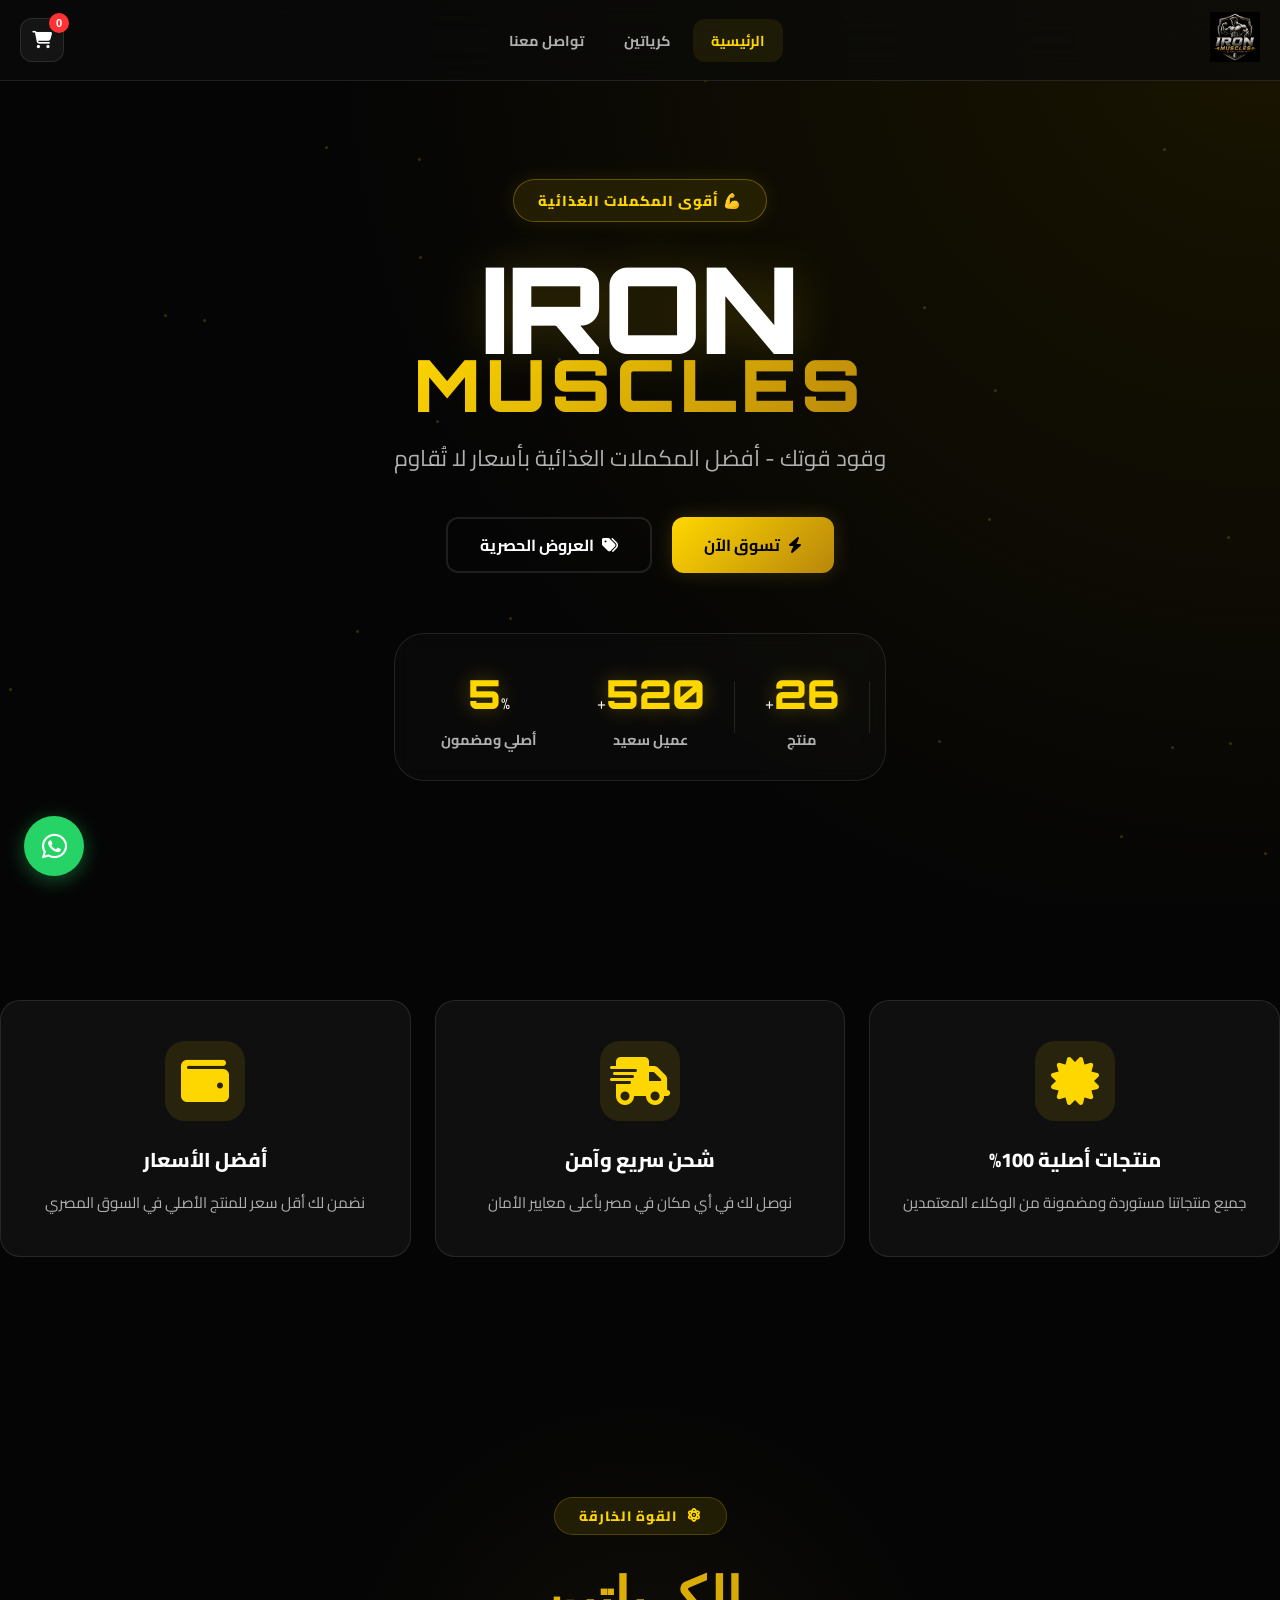
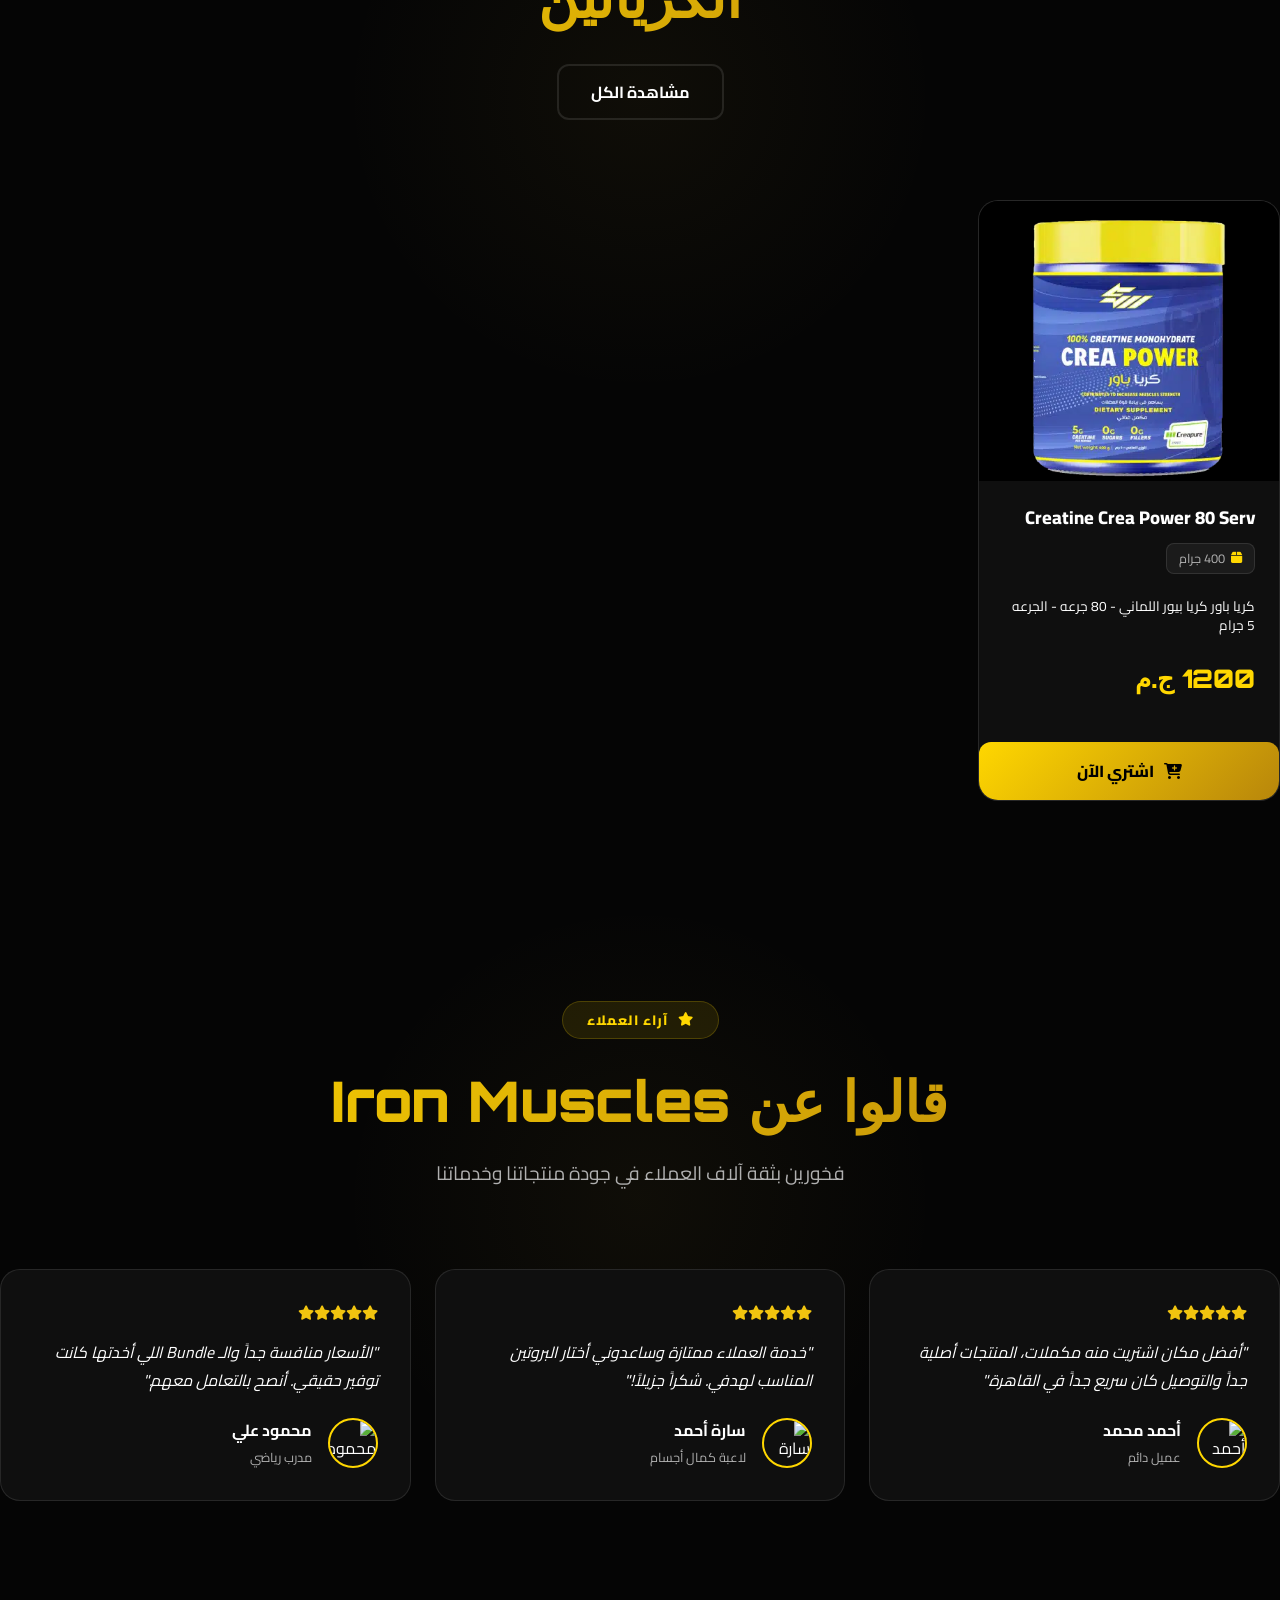
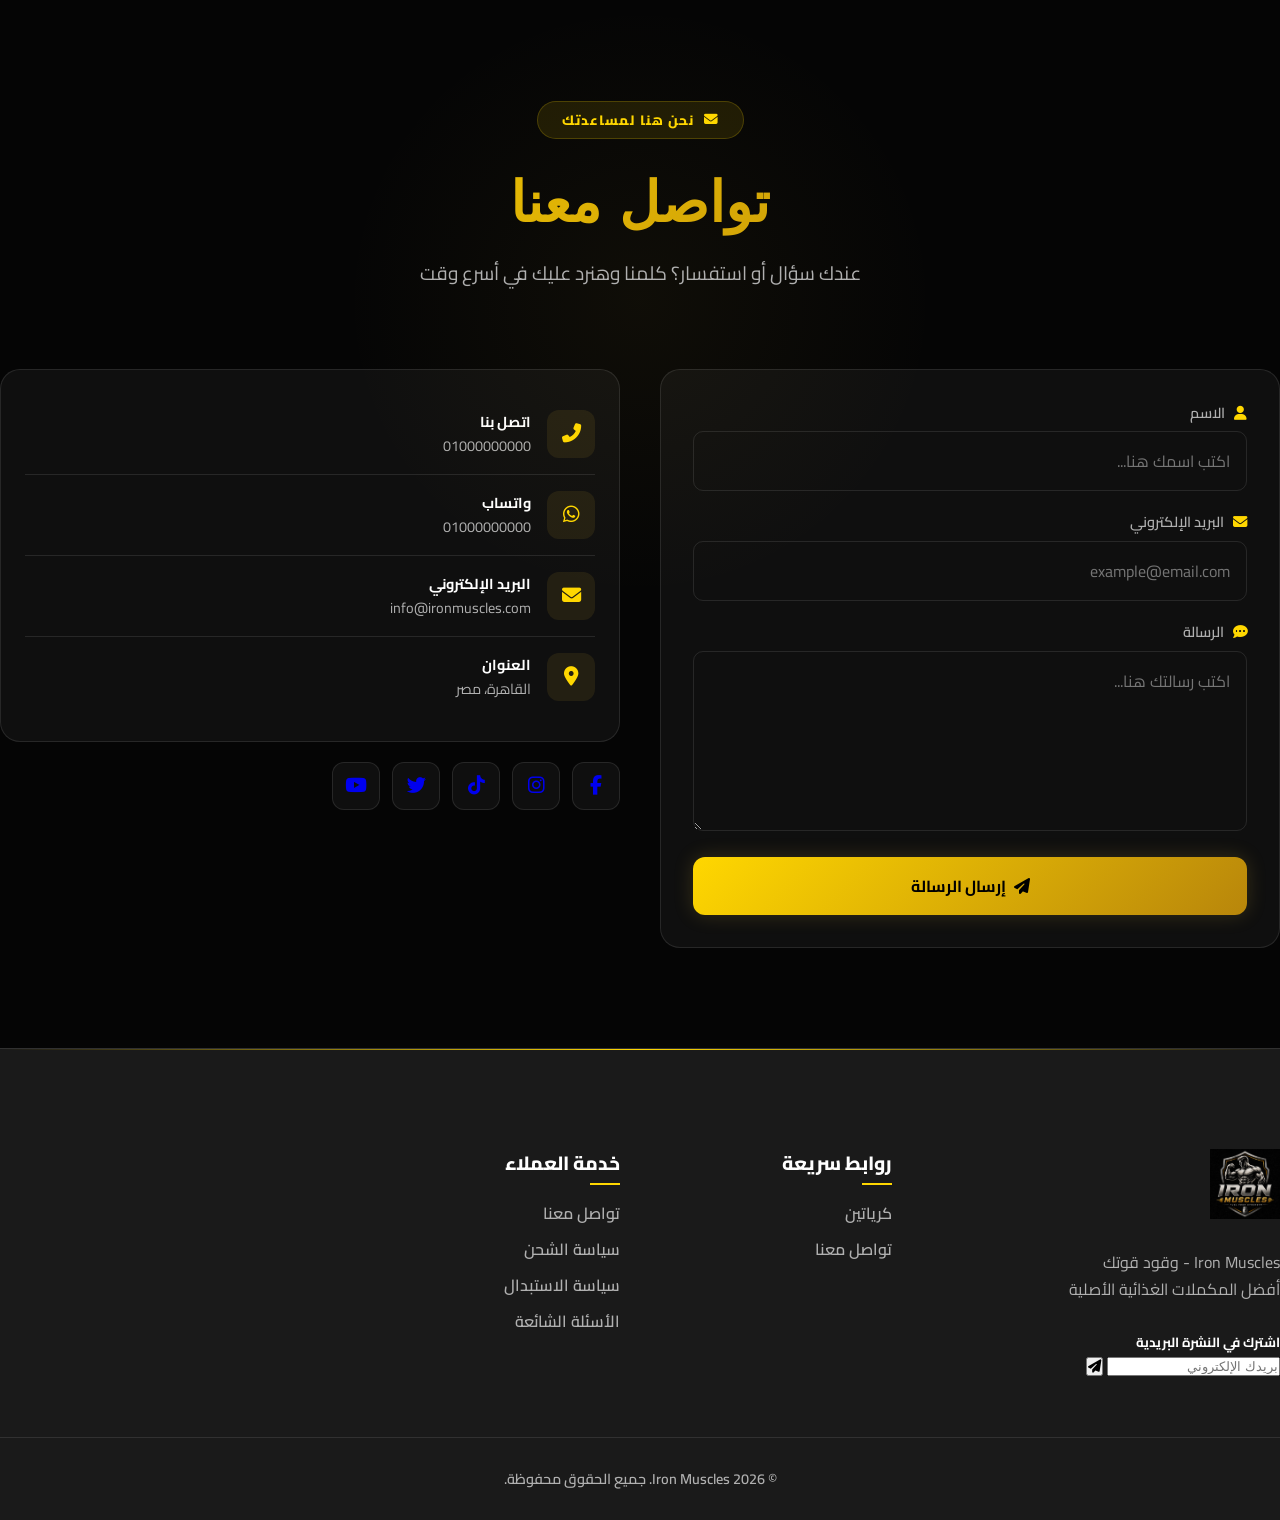
==== index.html @ 5c907f82 "Add files via upload" ====
<!DOCTYPE html>
<html lang="ar" dir="rtl">
<head>
    <meta charset="UTF-8">
    <meta name="viewport" content="width=device-width, initial-scale=1.0">
    <title>Iron Muscles - Fuel Your Strength | مكملات غذائية</title>
    <meta name="description" content="Iron Muscles - أفضل المكملات الغذائية والبروتينات والكرياتين وأدوات الجيم. وقود قوتك!">
    <link rel="icon" href="images/logo-transparent.png" type="image/png">
    <link href="https://fonts.googleapis.com/css2?family=Cairo:wght@400;600;700;800;900&family=Orbitron:wght@700;900&display=swap" rel="stylesheet">
    <link rel="stylesheet" href="https://cdnjs.cloudflare.com/ajax/libs/font-awesome/6.5.1/css/all.min.css">
    <link rel="stylesheet" href="style.css">
</head>
<body>
    <!-- Preloader -->
    <div id="preloader">
        <div class="loader-content">
            <div class="loader-ring"></div>
            <img src="images/logo-transparent.png" alt="Iron Muscles Logo" class="loader-logo">
        </div>
    </div>

    <!-- Navigation -->
    <nav id="navbar" class="navbar">
        <div class="nav-container">
            <a href="#hero" class="nav-logo">
                <img src="images/logo-transparent.png" alt="Iron Muscles" class="nav-logo-img">
            </a>
            <ul class="nav-links" id="navLinks">
                <li><a href="index.html" class="nav-link active">الرئيسية</a></li>
                <li><a href="category.html?c=creatine" class="nav-link">كرياتين</a></li>
                <li><a href="#contact" class="nav-link">تواصل معنا</a></li>
            </ul>
            <div class="nav-actions">
                <button class="cart-btn" id="cartBtn" aria-label="عربة التسوق">
                    <i class="fas fa-shopping-cart"></i>
                    <span class="cart-count" id="cartCount">0</span>
                </button>
                <button class="menu-toggle" id="menuToggle" aria-label="القائمة">
                    <span></span>
                    <span></span>
                    <span></span>
                </button>
            </div>
        </div>
    </nav>

    <!-- Cart Sidebar -->
    <div class="cart-overlay" id="cartOverlay"></div>
    <div class="cart-sidebar" id="cartSidebar">
        <div class="cart-header">
            <h3><i class="fas fa-shopping-cart"></i> عربة التسوق</h3>
            <button class="cart-close" id="cartClose">&times;</button>
        </div>
        <div class="cart-items" id="cartItems">
            <div class="cart-empty">
                <i class="fas fa-cart-plus"></i>
                <p>عربة التسوق فارغة</p>
            </div>
        </div>
        <div class="cart-footer" id="cartFooter" style="display:none;">
            <div class="cart-total">
                <span>الإجمالي:</span>
                <span id="cartTotal">0 ج.م</span>
            </div>
            <a href="https://wa.me/201000000000" target="_blank" class="checkout-btn">
                <i class="fab fa-whatsapp"></i> إتمام الطلب عبر واتساب
            </a>
        </div>
    </div>

    <!-- Hero Section -->
    <section id="hero" class="hero-section">
        <div class="hero-particles" id="heroParticles"></div>
        <div class="hero-content">
            <div class="hero-badge">💪 أقوى المكملات الغذائية</div>
            <h1 class="hero-title">
                <span class="hero-iron">IRON</span>
                <span class="hero-muscles">MUSCLES</span>
            </h1>
            <p class="hero-subtitle">وقود قوتك - أفضل المكملات الغذائية بأسعار لا تُقاوم</p>
            <div class="hero-cta">
                <a href="#categories" class="btn btn-primary btn-glow">
                    <i class="fas fa-bolt"></i> تسوق الآن
                </a>
                <a href="#offers" class="btn btn-outline">
                    <i class="fas fa-tags"></i> العروض الحصرية
                </a>
            </div>
            <div class="hero-stats">
                <div class="stat-item">
                    <span class="stat-number" data-target="500">0</span>+
                    <span class="stat-label">منتج</span>
                </div>
                <div class="stat-item">
                    <span class="stat-number" data-target="10000">0</span>+
                    <span class="stat-label">عميل سعيد</span>
                </div>
                <div class="stat-item">
                    <span class="stat-number" data-target="100">0</span>%
                    <span class="stat-label">أصلي ومضمون</span>
                </div>
            </div>
        </div>
        </div>
    </section>



    <!-- Why Choose Us -->
    <section class="section features-section">
        <div class="container">
            <div class="features-grid">
                <div class="feature-card reveal">
                    <div class="feature-icon"><i class="fas fa-certificate"></i></div>
                    <h3>منتجات أصلية 100%</h3>
                    <p>جميع منتجاتنا مستوردة ومضمونة من الوكلاء المعتمدين</p>
                </div>
                <div class="feature-card reveal">
                    <div class="feature-icon"><i class="fas fa-truck-fast"></i></div>
                    <h3>شحن سريع وآمن</h3>
                    <p>نوصل لك في أي مكان في مصر بأعلى معايير الأمان</p>
                </div>

                <div class="feature-card reveal">
                    <div class="feature-icon"><i class="fas fa-wallet"></i></div>
                    <h3>أفضل الأسعار</h3>
                    <p>نضمن لك أقل سعر للمنتج الأصلي في السوق المصري</p>
                </div>
            </div>
        </div>
    </section>

    <!-- Previews Section -->
    <div id="homePreviews">
        <!-- JS will inject previews here -->
    </div>

    <!-- Testimonials Section -->
    <section class="section testimonials-section">
        <div class="section-bg-effect"></div>
        <div class="container">
            <div class="section-header">
                <span class="section-tag"><i class="fas fa-star"></i> آراء العملاء</span>
                <h2 class="section-title">قالوا عن Iron Muscles</h2>
                <p class="section-desc">فخورين بثقة آلاف العملاء في جودة منتجاتنا وخدماتنا</p>
            </div>
            <div class="testimonials-grid">
                <div class="testimonial-card reveal">
                    <div class="stars"><i class="fas fa-star"></i><i class="fas fa-star"></i><i class="fas fa-star"></i><i class="fas fa-star"></i><i class="fas fa-star"></i></div>
                    <p>"أفضل مكان اشتريت منه مكملات، المنتجات أصلية جداً والتوصيل كان سريع جداً في القاهرة."</p>
                    <div class="user-info">
                        <img src="https://i.pravatar.cc/100?u=1" alt="أحمد">
                        <div>
                            <h4>أحمد محمد</h4>
                            <span>عميل دائم</span>
                        </div>
                    </div>
                </div>
                <div class="testimonial-card reveal">
                    <div class="stars"><i class="fas fa-star"></i><i class="fas fa-star"></i><i class="fas fa-star"></i><i class="fas fa-star"></i><i class="fas fa-star"></i></div>
                    <p>"خدمة العملاء ممتازة وساعدوني أختار البروتين المناسب لهدفي. شكراً جزيلاً!"</p>
                    <div class="user-info">
                        <img src="https://i.pravatar.cc/100?u=2" alt="سارة">
                        <div>
                            <h4>سارة أحمد</h4>
                            <span>لاعبة كمال أجسام</span>
                        </div>
                    </div>
                </div>
                <div class="testimonial-card reveal">
                    <div class="stars"><i class="fas fa-star"></i><i class="fas fa-star"></i><i class="fas fa-star"></i><i class="fas fa-star"></i><i class="fas fa-star"></i></div>
                    <p>"الأسعار منافسة جداً والـ Bundle اللي أخدتها كانت توفير حقيقي. أنصح بالتعامل معهم."</p>
                    <div class="user-info">
                        <img src="https://i.pravatar.cc/100?u=3" alt="محمود">
                        <div>
                            <h4>محمود علي</h4>
                            <span>مدرب رياضي</span>
                        </div>
                    </div>
                </div>
            </div>
        </div>
    </section>

    <!-- Checkout Section (Hidden by default) -->
    <div id="checkout-section" class="checkout-overlay">
        <div class="checkout-container">
            <div class="checkout-header">
                <h2>إتمام الطلب</h2>
                <button class="close-checkout" id="closeCheckout">&times;</button>
            </div>
            <div class="checkout-body">
                <div class="order-summary">
                    <h3>ملخص الطلب</h3>
                    <div id="checkoutItemsList"></div>
                    <div class="summary-totals">
                        <div class="total-row">
                            <span>المنتجات:</span>
                            <span id="checkoutSubtotal">0 ج.م</span>
                        </div>
                        <div class="total-row">
                            <span>الشحن:</span>
                            <span id="checkoutShipping">0 ج.م</span>
                        </div>
                        <div class="total-row final">
                            <span>الإجمالي الكلي:</span>
                            <span id="checkoutTotal">0 ج.م</span>
                        </div>
                    </div>
                </div>
                <form id="orderForm" class="order-form">
                    <h3>بيانات الشحن</h3>
                    <div class="form-grid">
                        <div class="form-group">
                            <label>الاسم بالكامل</label>
                            <input type="text" id="custName" required placeholder="مثال: أحمد محمد">
                        </div>
                        <div class="form-group">
                            <label>رقم الهاتف</label>
                            <input type="tel" id="custPhone" required placeholder="01xxxxxxxxx">
                        </div>
                        <div class="form-group">
                            <label>المحافظة</label>
                            <select id="custCity" required onchange="calculateShipping()" style="color: #000; font-weight: 700;">
                                <option value="" disabled selected>اختر المحافظة</option>
                                <option value="cairo">القاهرة والجيزة</option>
                                <option value="provinces">باقي المحافظات</option>
                            </select>
                        </div>
                        <div class="form-group">
                            <label>رقم العمارة / الشقة</label>
                            <input type="text" id="custBuilding" required placeholder="مثال: عمارة 5، شقة 2">
                        </div>
                        <div class="form-group full-width">
                            <label>اسم الشارع والمنطقة</label>
                            <input type="text" id="custStreet" required placeholder="مثال: شارع النصر، المعادي">
                        </div>
                        <div class="form-group full-width">
                            <label>علامة مميزة (اختياري)</label>
                            <input type="text" id="custLandmark" placeholder="مثال: بجوار صيدلية كذا">
                        </div>
                    </div>
                    <button type="submit" class="btn btn-primary btn-full btn-glow">
                        <i class="fab fa-whatsapp"></i> تأكيد الطلب عبر الواتساب
                    </button>
                </form>
            </div>
        </div>
    </div>

    <section id="contact" class="section contact-section">
        <div class="section-bg-effect"></div>
        <div class="container">
            <div class="section-header">
                <span class="section-tag"><i class="fas fa-envelope"></i> نحن هنا لمساعدتك</span>
                <h2 class="section-title">تواصل معنا</h2>
                <p class="section-desc">عندك سؤال أو استفسار؟ كلمنا وهنرد عليك في أسرع وقت</p>
            </div>
            <div class="contact-grid">
                <div class="contact-form-container">
                    <form class="contact-form" id="contactForm">
                        <div class="form-group">
                            <label for="contactName"><i class="fas fa-user"></i> الاسم</label>
                            <input type="text" id="contactName" name="name" placeholder="اكتب اسمك هنا..." required>
                        </div>
                        <div class="form-group">
                            <label for="contactEmail"><i class="fas fa-envelope"></i> البريد الإلكتروني</label>
                            <input type="email" id="contactEmail" name="email" placeholder="example@email.com" required>
                        </div>
                        <div class="form-group">
                            <label for="contactMessage"><i class="fas fa-comment-dots"></i> الرسالة</label>
                            <textarea id="contactMessage" name="message" rows="5" placeholder="اكتب رسالتك هنا..." required></textarea>
                        </div>
                        <button type="submit" class="btn btn-primary btn-glow btn-full">
                            <i class="fas fa-paper-plane"></i> إرسال الرسالة
                        </button>
                    </form>
                </div>
                <div class="contact-info-container">
                    <div class="contact-info-card">
                        <div class="info-item">
                            <div class="info-icon"><i class="fas fa-phone-alt"></i></div>
                            <div>
                                <h4>اتصل بنا</h4>
                                <p>01000000000</p>
                            </div>
                        </div>
                        <div class="info-item">
                            <div class="info-icon"><i class="fab fa-whatsapp"></i></div>
                            <div>
                                <h4>واتساب</h4>
                                <p>01000000000</p>
                            </div>
                        </div>
                        <div class="info-item">
                            <div class="info-icon"><i class="fas fa-envelope"></i></div>
                            <div>
                                <h4>البريد الإلكتروني</h4>
                                <p>info@ironmuscles.com</p>
                            </div>
                        </div>
                        <div class="info-item">
                            <div class="info-icon"><i class="fas fa-map-marker-alt"></i></div>
                            <div>
                                <h4>العنوان</h4>
                                <p>القاهرة، مصر</p>
                            </div>
                        </div>
                    </div>
                    <div class="social-links">
                        <a href="#" class="social-link" aria-label="Facebook"><i class="fab fa-facebook-f"></i></a>
                        <a href="#" class="social-link" aria-label="Instagram"><i class="fab fa-instagram"></i></a>
                        <a href="#" class="social-link" aria-label="TikTok"><i class="fab fa-tiktok"></i></a>
                        <a href="#" class="social-link" aria-label="Twitter"><i class="fab fa-twitter"></i></a>
                        <a href="#" class="social-link" aria-label="YouTube"><i class="fab fa-youtube"></i></a>
                    </div>

                </div>
            </div>
        </div>
    </section>

    <!-- Footer -->
    <footer class="footer">
        <div class="container">
            <div class="footer-content">
                <div class="footer-brand">
                    <img src="images/logo-transparent.png" alt="Iron Muscles" class="footer-logo">
                    <p>Iron Muscles - وقود قوتك<br>أفضل المكملات الغذائية الأصلية</p>
                    <div class="footer-newsletter">
                        <h5>اشترك في النشرة البريدية</h5>
                        <form id="newsletterForm">
                            <input type="email" placeholder="بريدك الإلكتروني" required>
                            <button type="submit"><i class="fas fa-paper-plane"></i></button>
                        </form>
                    </div>
                </div>
                <div class="footer-links">
                    <h4>روابط سريعة</h4>
                    <ul>
                        <li><a href="category.html?c=creatine">كرياتين</a></li>
                        <li><a href="#contact">تواصل معنا</a></li>
                    </ul>
                </div>
                <div class="footer-links">
                    <h4>خدمة العملاء</h4>
                    <ul>
                        <li><a href="#contact">تواصل معنا</a></li>
                        <li><a href="#">سياسة الشحن</a></li>
                        <li><a href="#">سياسة الاستبدال</a></li>
                        <li><a href="#">الأسئلة الشائعة</a></li>
                    </ul>
                </div>
            </div>
            <div class="footer-bottom">
                <p>&copy; 2026 Iron Muscles. جميع الحقوق محفوظة.</p>
            </div>
        </div>
    </footer>

    <!-- WhatsApp Float Button -->
    <a href="https://wa.me/201000000000" target="_blank" class="whatsapp-float" aria-label="تواصل معنا عبر واتساب">
        <i class="fab fa-whatsapp"></i>
        <span class="whatsapp-tooltip">تواصل معنا</span>
    </a>

    <!-- Back to Top -->
    <button class="back-to-top" id="backToTop" aria-label="العودة للأعلى">
        <i class="fas fa-chevron-up"></i>
    </button>

    <!-- Toast Notification -->
    <div class="toast" id="toast">
        <i class="fas fa-check-circle"></i>
        <span id="toastMessage">تمت الإضافة للعربة</span>
    </div>

    <script src="script.js"></script>
</body>
</html>
---- style.css ----
/* ===== CSS Variables & Reset ===== */
:root {
    /* Dark Theme (Default) */
    --primary: #FFD700;
    --primary-hover: #ffea00;
    --primary-glow: rgba(255, 215, 0, 0.3);
    --bg-body: #050505;
    --bg-card: #0f0f0f;
    --text-main: #ffffff;
    --text-muted: #b0b0b0;
    --glass-bg: rgba(255, 255, 255, 0.05);
    --glass-border: rgba(255, 255, 255, 0.1);
    --input-bg: #151515;
    --input-text: #ffffff;
    --transition: all 0.4s cubic-bezier(0.4, 0, 0.2, 1);
    --radius: 20px;
    --gradient: linear-gradient(135deg, #FFD700 0%, #B8860B 100%);
    --danger: #ff3333;
    --success: #00e676;
}

*, *::before, *::after { margin:0; padding:0; box-sizing:border-box; }
a { text-decoration: none; }

body {
    font-family: 'Cairo', sans-serif;
    background: var(--bg-body);
    color: var(--text-main);
    transition: background 0.5s ease, color 0.5s ease;
    overflow-x: hidden;
    line-height: 1.5;
}

/* ===== Custom Scrollbar ===== */
::-webkit-scrollbar { width: 10px; }
::-webkit-scrollbar-track { background: var(--bg-body); }
::-webkit-scrollbar-thumb { 
    background: var(--glass-border); 
    border-radius: 10px;
    border: 3px solid var(--bg-body);
}
::-webkit-scrollbar-thumb:hover { background: var(--primary); }

/* ===== Premium Preloader ===== */
#preloader {
    position: fixed; inset: 0; z-index: 10000;
    background: #000;
    display: flex; flex-direction: column; align-items: center; justify-content: center;
    transition: opacity 0.8s ease, visibility 0.8s ease;
}
#preloader.hidden {
    opacity: 0;
    visibility: hidden;
}
.loader-content { position: relative; text-align: center; }
.loader-logo { 
    width: 180px; 
    animation: logoEntrance 1.5s ease-out forwards;
}
@keyframes logoEntrance {
    0% { opacity: 0; transform: scale(0.8) translateY(20px); filter: blur(10px); }
    100% { opacity: 1; transform: scale(1) translateY(0); filter: blur(0); }
}
.loader-ring {
    position: absolute; top: 50%; left: 50%; transform: translate(-50%, -50%);
    width: 220px; height: 220px;
    border: 2px solid transparent;
    border-top: 2px solid var(--primary);
    border-radius: 50%;
    animation: spin 2s linear infinite;
}
@keyframes spin { 0% { transform: translate(-50%, -50%) rotate(0deg); } 100% { transform: translate(-50%, -50%) rotate(360deg); } }
@keyframes load { to { width: 100%; } }
@keyframes pulse { 0%,100% { transform: scale(1); } 50% { transform: scale(1.05); } }

/* ===== Navbar ===== */
.navbar {
    position: fixed; top: 0; left: 0; right: 0; z-index: 1000;
    padding: 12px 0;
    background: rgba(10,10,10,0.7);
    backdrop-filter: blur(20px);
    border-bottom: 1px solid var(--glass-border);
    transition: var(--transition);
}
.navbar.scrolled { padding: 8px 0; background: rgba(10,10,10,0.95); }
.nav-container { max-width: 1280px; margin: 0 auto; padding: 0 20px; display: flex; align-items: center; justify-content: space-between; }
.nav-logo-img { height: 50px; }
.nav-links { display: flex; gap: 4px; list-style: none; }
.nav-link {
    padding: 8px 18px; border-radius: 12px; font-weight: 700; font-size: 0.9rem;
    transition: var(--transition); color: var(--text-muted); text-decoration: none;
    white-space: nowrap;
}
.nav-link:hover, .nav-link.active { color: var(--primary); background: rgba(255, 215, 0, 0.08); }
.nav-actions { display: flex; align-items: center; gap: 10px; }
.theme-toggle, .cart-btn {
    background: var(--glass-bg); border: 1px solid var(--glass-border);
    color: var(--text-main); width: 44px; height: 44px; border-radius: 12px;
    cursor: pointer; font-size: 1.1rem; transition: var(--transition);
    display: flex; align-items: center; justify-content: center;
    position: relative;
}
.theme-toggle:hover, .cart-btn:hover { background: rgba(255, 215, 0, 0.1); color: var(--primary); border-color: var(--primary); }
.cart-count {
    position: absolute; top: -6px; right: -6px; background: var(--danger);
    color: #fff; font-size: 0.7rem; font-weight: 700; width: 20px; height: 20px;
    border-radius: 50%; display: flex; align-items: center; justify-content: center;
    pointer-events: none;
}
.menu-toggle {
    display: none; flex-direction: column; gap: 5px; background: none;
    border: none; cursor: pointer; padding: 4px;
}
.menu-toggle span { width: 24px; height: 2px; background: var(--text-main); transition: var(--transition); border-radius: 2px; }
.menu-toggle.active span:nth-child(1) { transform: rotate(45deg) translate(5px,5px); }
.menu-toggle.active span:nth-child(2) { opacity: 0; }
.menu-toggle.active span:nth-child(3) { transform: rotate(-45deg) translate(5px,-5px); }

/* ===== Cart Sidebar ===== */
.cart-overlay { position: fixed; inset: 0; background: rgba(0,0,0,0.6); z-index: 2000; opacity: 0; visibility: hidden; transition: var(--transition); }
.cart-overlay.show { opacity: 1; visibility: visible; }
.cart-sidebar {
    position: fixed; top: 0; left: 0; width: 380px; height: 100%; z-index: 2001;
    background: var(--bg-card); border-right: 1px solid var(--glass-border);
    transform: translateX(-100%); transition: var(--transition);
    display: flex; flex-direction: column;
}
.cart-sidebar.show { transform: translateX(0); }
.cart-header { display: flex; justify-content: space-between; align-items: center; padding: 20px; border-bottom: 1px solid var(--glass-border); }
.cart-header h3 { font-size: 1.2rem; color: var(--primary); }
.cart-close { background: none; border: none; color: var(--text-main); font-size: 2rem; cursor: pointer; }
.cart-items { flex: 1; overflow-y: auto; padding: 16px; }
.cart-empty { text-align: center; padding: 60px 20px; color: var(--text-muted); }
.cart-empty i { font-size: 3rem; margin-bottom: 16px; opacity: 0.3; }
.cart-item {
    display: flex; gap: 12px; padding: 12px; background: var(--glass);
    border-radius: 12px; margin-bottom: 12px; border: 1px solid var(--glass-border);
}
.cart-item img { width: 60px; height: 60px; object-fit: cover; border-radius: 8px; }
.cart-item-info { flex: 1; }
.cart-item-info h4 { font-size: 0.9rem; margin-bottom: 4px; }
.cart-item-info .price { color: var(--primary); font-weight: 700; }
.cart-item-qty { display: flex; align-items: center; gap: 8px; margin-top: 6px; }
.cart-item-qty button {
    width: 28px; height: 28px; border-radius: 6px; border: 1px solid var(--glass-border);
    background: var(--glass); color: var(--text); cursor: pointer; font-size: 1rem;
}
.cart-item-remove { background: none; border: none; color: var(--danger); cursor: pointer; font-size: 1.1rem; align-self: flex-start; }
.cart-footer { padding: 24px; border-top: 1px solid var(--glass-border); background: rgba(0,0,0,0.3); }
.cart-total { display: flex; justify-content: space-between; font-size: 1.3rem; font-weight: 800; margin-bottom: 20px; font-family: 'Orbitron'; }
.cart-total span:last-child { color: var(--primary); text-shadow: 0 0 10px var(--primary-glow); }
.checkout-btn {
    display: flex; align-items: center; justify-content: center; gap: 10px;
    width: 100%; padding: 16px; background: #25D366; color: #fff; border-radius: 14px;
    font-weight: 800; font-size: 1.1rem; transition: var(--transition);
    border: none; cursor: pointer; box-shadow: 0 8px 20px rgba(37, 211, 102, 0.2);
}
.checkout-btn:hover { background: #1da851; transform: translateY(-3px); box-shadow: 0 12px 30px rgba(37, 211, 102, 0.3); }

/* ===== Hero ===== */
.hero-section {
    min-height: 100vh; display: flex; align-items: center; justify-content: center;
    text-align: center; position: relative; overflow: hidden;
    background: radial-gradient(circle at top right, #1a1500 0%, #050505 60%);
}
.hero-section::before {
    content: ''; position: absolute; inset: 0;
    background: url('https://www.transparenttextures.com/patterns/carbon-fibre.png');
    opacity: 0.1; pointer-events: none;
}
.hero-particles { position: absolute; inset: 0; z-index: 1; }
.hero-particles .particle {
    position: absolute; width: 3px; height: 3px; background: var(--primary);
    border-radius: 50%; opacity: 0.2; animation: float 10s infinite linear;
}
@keyframes float {
    0% { transform: translateY(0) rotate(0deg); opacity: 0; }
    50% { opacity: 0.5; }
    100% { transform: translateY(-100vh) rotate(360deg); opacity: 0; }
}
.hero-content { position: relative; z-index: 2; padding: 120px 20px 60px; max-width: 900px; }
.hero-badge {
    display: inline-flex; align-items: center; gap: 8px; padding: 10px 24px; 
    background: rgba(255, 215, 0, 0.1); border: 1px solid rgba(255, 215, 0, 0.3); 
    border-radius: 50px; font-size: 0.9rem; color: var(--primary); margin-bottom: 32px;
    font-weight: 800; letter-spacing: 1px;
    box-shadow: 0 0 20px rgba(255, 215, 0, 0.1);
    animation: fadeInDown 1s ease;
}
.hero-title { margin-bottom: 24px; line-height: 0.9; animation: fadeInUp 1s ease 0.2s both; }
.hero-iron {
    display: block; font-family: 'Orbitron', sans-serif; font-size: clamp(3.5rem,10vw,7.5rem);
    font-weight: 950; color: #fff; letter-spacing: -2px; text-shadow: 0 0 50px rgba(255, 215, 0, 0.2);
}
.hero-muscles {
    display: block; font-family: 'Orbitron', sans-serif; font-size: clamp(2.5rem,7vw,4.5rem);
    font-weight: 900; background: var(--gradient); -webkit-background-clip: text;
    -webkit-text-fill-color: transparent; background-clip: text; letter-spacing: 5px;
    margin-top: -10px;
}
.hero-subtitle { font-size: clamp(1.1rem, 2vw, 1.4rem); color: var(--text-muted); margin-bottom: 40px; animation: fadeInUp 1s ease 0.4s both; max-width: 700px; margin-left: auto; margin-right: auto; line-height: 1.6; }
.hero-cta { display: flex; gap: 20px; justify-content: center; flex-wrap: wrap; animation: fadeInUp 1s ease 0.6s both; }

.btn {
    display: inline-flex; align-items: center; gap: 8px; padding: 14px 32px;
    border-radius: 12px; font-weight: 700; font-size: 1rem; font-family: 'Cairo';
    cursor: pointer; transition: var(--transition); border: none; text-decoration: none;
}
.btn-primary { background: var(--gradient); color: #000; }
.btn-primary:hover { transform: translateY(-3px); box-shadow: 0 8px 30px rgba(212,175,55,0.4); }
.btn-outline { background: transparent; color: var(--text-main); border: 2px solid var(--glass-border); text-decoration: none; }
.btn-outline:hover { border-color: var(--primary); color: var(--primary); }
.btn-glow { box-shadow: 0 0 20px rgba(212,175,55,0.2); }
.btn-full { width: 100%; justify-content: center; }

.hero-stats {
    display: flex; justify-content: center; gap: 60px; margin-top: 60px;
    animation: fadeInUp 1s ease 0.8s both; padding: 30px;
    background: rgba(255, 255, 255, 0.02); border-radius: 30px; border: 1px solid var(--glass-border);
    backdrop-filter: blur(10px);
}
.stat-item { text-align: center; position: relative; }
.stat-item:not(:last-child)::after {
    content: ''; position: absolute; right: -30px; top: 20%; bottom: 20%;
    width: 1px; background: var(--glass-border);
}
.stat-number { font-size: 2.5rem; font-weight: 950; color: var(--primary); font-family: 'Orbitron'; text-shadow: 0 0 20px var(--primary-glow); }
.stat-label { display: block; font-size: 0.9rem; color: var(--text-muted); font-weight: 700; text-transform: uppercase; margin-top: 5px; }

.hero-scroll-indicator { position: absolute; bottom: 30px; left: 50%; transform: translateX(-50%); }
.scroll-arrow {
    width: 24px; height: 24px; border-right: 2px solid var(--primary);
    border-bottom: 2px solid var(--primary); transform: rotate(45deg);
    animation: scrollBounce 2s infinite;
}
@keyframes scrollBounce { 0%,100% { transform: rotate(45deg) translateY(0); } 50% { transform: rotate(45deg) translateY(8px); } }
@keyframes fadeInUp { from { opacity:0; transform:translateY(30px); } to { opacity:1; transform:translateY(0); } }
@keyframes fadeInDown { from { opacity:0; transform:translateY(-30px); } to { opacity:1; transform:translateY(0); } }

@keyframes fadeInDown { from { opacity:0; transform:translateY(-30px); } to { opacity:1; transform:translateY(0); } }

/* ===== Sections ===== */
.section { padding: 100px 0; position: relative; }
.section-bg-effect {
    position: absolute; top: 0; left: 50%; transform: translateX(-50%);
    width: 600px; height: 600px; border-radius: 50%;
    background: radial-gradient(circle, rgba(212,175,55,0.05) 0%, transparent 70%);
    pointer-events: none;
}

/* ===== Categories Circle Grid ===== */
.categories-circle-grid {
    display: flex;
    justify-content: center;
    gap: 30px;
    flex-wrap: wrap;
    margin-top: 20px;
}
.cat-circle-item {
    display: flex;
    flex-direction: column;
    align-items: center;
    gap: 15px;
    text-decoration: none;
    transition: var(--transition);
    width: 120px;
}
.cat-img-wrapper {
    width: 120px;
    height: 120px;
    border-radius: 50%;
    overflow: hidden;
    background: transparent;
    border: 2px solid transparent;
    transition: var(--transition);
    display: flex;
    align-items: center;
    justify-content: center;
    padding: 10px;
}
.cat-circle-item:hover .cat-img-wrapper { border-color: var(--primary); background: rgba(255, 215, 0, 0.05); }
.cat-img-wrapper img {
    width: 100%;
    height: 100%;
    object-fit: contain;
}
.cat-circle-item span {
    font-weight: 800;
    color: var(--text-main);
    font-size: 1.1rem;
    text-align: center;
}
.cat-circle-item:hover { transform: translateY(-10px); }
.cat-circle-item:hover span { color: var(--primary); }

.section-header { text-align: center; margin-bottom: 80px; position: relative; z-index: 2; }
.section-tag {
    display: inline-flex; align-items: center; gap: 10px; padding: 8px 24px;
    background: rgba(255, 215, 0, 0.1); border: 1px solid rgba(255, 215, 0, 0.2);
    border-radius: 50px; font-size: 0.85rem; color: var(--primary); margin-bottom: 20px;
    font-weight: 800; text-transform: uppercase; letter-spacing: 1px;
}
.fire-tag { background: rgba(255,51,51,0.1); border-color: rgba(255,51,51,0.3); color: var(--danger); box-shadow: 0 0 15px rgba(255,51,51,0.1); }
.section-title {
    font-size: clamp(2.5rem,5vw,3.5rem); font-weight: 950; margin-bottom: 15px;
    background: var(--gradient); -webkit-background-clip: text;
    -webkit-text-fill-color: transparent; background-clip: text;
    font-family: 'Orbitron', sans-serif;
}
.section-desc { color: var(--text-muted); font-size: 1.2rem; max-width: 700px; margin: 0 auto; line-height: 1.6; }

/* ===== Products Grid ===== */
.products-grid {
    display: grid; grid-template-columns: repeat(auto-fill, minmax(280px, 1fr));
    gap: 24px;
}

/* ===== Product Card ===== */
.product-card {
    background: var(--bg-card); border: 1px solid var(--glass-border);
    border-radius: var(--radius); overflow: hidden; transition: var(--transition);
    position: relative; display: flex; flex-direction: column;
}
.product-card:hover { 
    transform: translateY(-12px); 
    border-color: var(--primary); 
    box-shadow: 0 20px 40px rgba(0, 0, 0, 0.4), 0 0 20px rgba(255, 215, 0, 0.1); 
}
.product-card .card-img {
    position: relative; height: 280px; overflow: hidden;
    background: #000;
}
.product-card .card-img img { width: 100%; height: 100%; object-fit: cover; transition: transform 0.6s cubic-bezier(0.4, 0, 0.2, 1); }
.product-card:hover .card-img img { transform: scale(1.1); filter: brightness(1.1); }
.product-card .card-badge {
    position: absolute; top: 15px; right: 15px; padding: 6px 14px;
    background: var(--danger); color: #fff; border-radius: 10px;
    font-size: 0.8rem; font-weight: 800; z-index: 2;
    box-shadow: 0 4px 15px rgba(255, 51, 51, 0.3);
}
.product-card .card-body { padding: 24px; flex: 1; display: flex; flex-direction: column; }
.product-card .card-name { font-size: 1.15rem; font-weight: 800; margin-bottom: 12px; line-height: 1.4; color: #fff; }
.product-card .card-meta { display: flex; flex-wrap: wrap; gap: 10px; margin-bottom: 16px; }
.product-card .card-meta span {
    display: inline-flex; align-items: center; gap: 6px; padding: 5px 12px;
    background: rgba(255, 255, 255, 0.05); border-radius: 8px; font-size: 0.8rem; color: var(--text-muted);
    border: 1px solid var(--glass-border);
}
.product-card .card-meta span i { color: var(--primary); }
.product-card .card-price { display: flex; align-items: center; gap: 12px; margin-top: auto; margin-bottom: 20px; }
.product-card .price-current { font-size: 1.6rem; font-weight: 900; color: var(--primary); font-family: 'Orbitron'; }
.product-card .price-old { font-size: 1rem; color: var(--text-muted); text-decoration: line-through; opacity: 0.6; }
.product-card .card-btn {
    width: 100%; padding: 14px; background: var(--gradient); color: #000;
    border: none; border-radius: 12px; font-weight: 800; font-size: 1rem;
    font-family: 'Cairo'; cursor: pointer; transition: var(--transition);
    display: flex; align-items: center; justify-content: center; gap: 10px;
    position: relative; overflow: hidden;
}
.product-card .card-btn::after {
    content: ''; position: absolute; top: -50%; left: -50%; width: 200%; height: 200%;
    background: linear-gradient(45deg, transparent, rgba(255,255,255,0.3), transparent);
    transform: rotate(45deg); transition: 0.6s; left: -150%;
}
.product-card .card-btn:hover::after { left: 150%; }
.product-card .card-btn:hover { transform: scale(1.02); box-shadow: 0 10px 20px rgba(255, 215, 0, 0.2); }

/* ===== Features Section ===== */
.features-grid {
    display: grid;
    grid-template-columns: repeat(auto-fit, minmax(240px, 1fr));
    gap: 24px;
    margin-bottom: 40px;
}
.feature-card {
    background: var(--bg-card);
    padding: 40px 30px;
    border-radius: var(--radius);
    border: 1px solid var(--glass-border);
    text-align: center;
    transition: var(--transition);
    position: relative;
}
.feature-card::before {
    content: ''; position: absolute; inset: 0; border-radius: var(--radius);
    background: radial-gradient(circle at top right, rgba(255, 215, 0, 0.05), transparent 70%);
    opacity: 0; transition: var(--transition);
}
.feature-card:hover {
    transform: translateY(-10px);
    border-color: var(--primary);
    box-shadow: 0 20px 40px rgba(0, 0, 0, 0.3);
}
.feature-card:hover::before { opacity: 1; }
.card-meta span {
    display: block;
    font-size: 0.9rem;
    color: var(--text-dim);
    margin-bottom: 5px;
}

.card-desc {
    font-size: 0.85rem;
    color: #fff;
    margin: 8px 0;
    line-height: 1.4;
    display: -webkit-box;
    -webkit-line-clamp: 2;
    line-clamp: 2;
    -webkit-box-orient: vertical;
    overflow: hidden;
}
.feature-icon {
    font-size: 3rem;
    color: var(--primary);
    margin-bottom: 24px;
    background: rgba(255, 215, 0, 0.1);
    width: 80px; height: 80px; line-height: 80px;
    border-radius: 20px; margin-left: auto; margin-right: auto;
    transition: var(--transition);
}
.feature-card:hover .feature-icon { transform: scale(1.1) rotate(5deg); background: var(--primary); color: #000; }
.feature-card h3 {
    font-size: 1.25rem;
    font-weight: 800;
    margin-bottom: 15px;
}
.feature-card p {
    font-size: 0.95rem;
    color: var(--text-muted);
    line-height: 1.7;
}

/* ===== Testimonials Section ===== */
.testimonials-grid {
    display: grid;
    grid-template-columns: repeat(auto-fit, minmax(300px, 1fr));
    gap: 24px;
}
.testimonial-card {
    background: var(--bg-card);
    padding: 32px;
    border-radius: var(--radius);
    border: 1px solid var(--glass-border);
    position: relative;
}
.testimonial-card .stars {
    color: #f1c40f;
    margin-bottom: 16px;
    font-size: 0.9rem;
}
.testimonial-card p {
    font-style: italic;
    color: var(--text-main);
    line-height: 1.7;
    margin-bottom: 24px;
}
.user-info {
    display: flex;
    align-items: center;
    gap: 16px;
}
.user-info img {
    width: 50px;
    height: 50px;
    border-radius: 50%;
    object-fit: cover;
    border: 2px solid var(--primary);
}
.user-info h4 {
    font-size: 1rem;
    margin-bottom: 2px;
}
.user-info span {
    font-size: 0.8rem;
    color: var(--text-muted);
}

/* ===== FAQ Section ===== */
.faq-grid {
    max-width: 800px;
    margin: 0 auto;
}
.faq-item {
    background: var(--bg-card);
    border: 1px solid var(--glass-border);
    border-radius: 16px;
    overflow: hidden;
    transition: var(--transition);
}
.faq-question {
    padding: 20px 24px;
    font-weight: 700;
    cursor: pointer;
    display: flex;
    justify-content: space-between;
    align-items: center;
    transition: var(--transition);
}
.faq-question:hover {
    color: var(--primary);
}
.faq-question i {
    font-size: 0.8rem;
    transition: transform 0.4s;
}
.faq-item.active .faq-question {
    color: var(--primary);
    background: rgba(212, 175, 55, 0.05);
}
.faq-item.active .faq-question i {
    transform: rotate(180deg);
}
.faq-answer {
    padding: 0 24px;
    max-height: 0;
    overflow: hidden;
    transition: all 0.4s ease;
    color: var(--text-muted);
    font-size: 0.95rem;
    line-height: 1.6;
}
.faq-item.active .faq-answer {
    padding: 0 24px 20px;
    max-height: 200px;
}
/* ===== Shipping Section ===== */
.shipping-grid {
    display: grid;
    grid-template-columns: repeat(auto-fit, minmax(280px, 1fr));
    gap: 30px;
    margin-top: 40px;
}
.shipping-card {
    background: var(--bg-card);
    padding: 40px 20px;
    border-radius: var(--radius);
    border: 1px solid var(--glass-border);
    text-align: center;
    transition: var(--transition);
}
.shipping-card:hover {
    transform: translateY(-10px);
    border-color: var(--primary);
    box-shadow: 0 10px 30px rgba(212,175,55,0.1);
}
.shipping-icon {
    font-size: 3rem;
    color: var(--primary);
    margin-bottom: 20px;
}
.shipping-price {
    font-size: 1.5rem;
    font-weight: 800;
    margin: 10px 0;
    color: var(--text);
}

/* ===== Checkout Overlay ===== */
.checkout-overlay {
    position: fixed;
    inset: 0;
    background: rgba(0,0,0,0.8);
    backdrop-filter: blur(10px);
    z-index: 3000;
    display: flex;
    align-items: center;
    justify-content: center;
    opacity: 0;
    visibility: hidden;
    transition: var(--transition);
    padding: 20px;
}
.checkout-overlay.show {
    opacity: 1;
    visibility: visible;
}
.checkout-container {
    background: #111;
    width: 100%;
    max-width: 900px;
    max-height: 90vh;
    border-radius: 24px;
    border: 1px solid var(--glass-border);
    overflow: hidden;
    display: flex;
    flex-direction: column;
}
.checkout-header {
    padding: 20px 30px;
    border-bottom: 1px solid var(--glass-border);
    display: flex;
    justify-content: space-between;
    align-items: center;
}
.close-checkout {
    background: none;
    border: none;
    color: var(--text);
    font-size: 2.5rem;
    cursor: pointer;
}
.checkout-body {
    padding: 30px;
    overflow-y: auto;
    display: grid;
    grid-template-columns: 1fr 1.2fr;
    gap: 40px;
}
.order-summary {
    background: var(--glass);
    padding: 20px;
    border-radius: 16px;
    border: 1px solid var(--glass-border);
}
.summary-totals {
    margin-top: 20px;
    padding-top: 20px;
    border-top: 1px solid var(--glass-border);
}
.total-row {
    display: flex;
    justify-content: space-between;
    margin-bottom: 10px;
    color: var(--text-muted);
}
.total-row.final {
    font-size: 1.3rem;
    font-weight: 800;
    color: var(--primary);
    margin-top: 10px;
}
.order-form h3 {
    margin-bottom: 20px;
}
.form-grid {
    display: grid;
    grid-template-columns: 1fr 1fr;
    gap: 15px;
}
.form-grid .full-width {
    grid-column: span 2;
}
.order-form select {
    width: 100%;
    padding: 16px;
    background: var(--input-bg);
    border: 1px solid var(--glass-border);
    border-radius: 12px;
    color: var(--text-main);
    font-family: 'Cairo';
    font-weight: 700;
    appearance: none;
    background-image: url("data:image/svg+xml,%3Csvg xmlns='http://www.w3.org/2000/svg' width='24' height='24' viewBox='0 0 24 24' fill='none' stroke='gold' stroke-width='2' stroke-linecap='round' stroke-linejoin='round'%3E%3Cpolyline points='6 9 12 15 18 9'%3E%3C/polyline%3E%3C/svg%3E");
    background-repeat: no-repeat;
    background-position: left 15px center;
    transition: var(--transition);
}
.order-form select:focus {
    border-color: var(--primary);
    box-shadow: 0 0 0 4px rgba(255, 215, 0, 0.1);
}

@media (max-width: 768px) {
    .checkout-body {
        grid-template-columns: 1fr;
    }
    .form-grid {
        grid-template-columns: 1fr;
    }
    .form-grid .full-width {
        grid-column: span 1;
    }
}

/* ===== Offers Section ===== */
.offers-section { background: linear-gradient(180deg, var(--bg-dark) 0%, #120a00 50%, var(--bg-dark) 100%); }
.offers-glow {
    position: absolute; top: 50%; left: 50%; transform: translate(-50%,-50%);
    width: 800px; height: 400px; background: radial-gradient(ellipse, rgba(255,68,68,0.08), transparent 70%);
    pointer-events: none;
}
.countdown-container { margin-top: 24px; }
.countdown-label { font-size: 0.9rem; color: var(--text-muted); margin-bottom: 12px; }
.countdown { display: flex; justify-content: center; gap: 8px; align-items: center; }
.countdown-item {
    background: var(--glass); border: 1px solid var(--glass-border);
    border-radius: 12px; padding: 12px 20px; text-align: center; min-width: 80px;
}
.countdown-number { display: block; font-size: 1.8rem; font-weight: 900; color: var(--danger); font-family: 'Orbitron'; }
.countdown-unit { font-size: 0.75rem; color: var(--text-muted); }
.countdown-separator { font-size: 1.5rem; font-weight: 700; color: var(--text-muted); }

/* ===== Contact ===== */
.contact-grid { display: grid; grid-template-columns: 1fr 1fr; gap: 40px; }
.contact-form-container {
    background: var(--bg-card); border: 1px solid var(--glass-border);
    border-radius: var(--radius); padding: 32px;
}
.form-group { margin-bottom: 20px; }
.form-group label { display: block; margin-bottom: 8px; font-weight: 600; color: var(--text-muted); font-size: 0.9rem; }
.form-group label i { color: var(--primary); margin-left: 6px; }
.form-group input, .form-group textarea {
    width: 100%; padding: 14px 16px; background: var(--glass);
    border: 1px solid var(--glass-border); border-radius: 10px;
    color: var(--text); font-family: 'Cairo'; font-size: 1rem;
    transition: var(--transition); outline: none;
}
.form-group input:focus, .form-group textarea:focus { border-color: var(--primary); box-shadow: 0 0 0 3px rgba(212,175,55,0.1); }
.form-group textarea { resize: vertical; min-height: 120px; }

.contact-info-card {
    background: var(--bg-card); border: 1px solid var(--glass-border);
    border-radius: var(--radius); padding: 24px; margin-bottom: 20px;
}
.info-item { display: flex; align-items: center; gap: 16px; padding: 16px 0; border-bottom: 1px solid var(--glass-border); }
.info-item:last-child { border: none; }
.info-icon {
    width: 48px; height: 48px; border-radius: 12px; background: rgba(212,175,55,0.1);
    display: flex; align-items: center; justify-content: center; color: var(--primary);
    font-size: 1.2rem; flex-shrink: 0;
}
.info-item h4 { font-size: 0.9rem; margin-bottom: 2px; }
.info-item p { color: var(--text-muted); font-size: 0.9rem; }

.social-links { display: flex; gap: 12px; margin-bottom: 20px; }
.social-link {
    width: 48px; height: 48px; border-radius: 12px; background: var(--bg-card);
    border: 1px solid var(--glass-border); display: flex; align-items: center;
    justify-content: center; font-size: 1.2rem; transition: var(--transition);
}
.social-link:hover { background: var(--primary); color: #000; border-color: var(--primary); transform: translateY(-3px); }

/* ===== Footer ===== */
.footer { padding: 100px 0 0; border-top: 1px solid var(--glass-border); background: #1a1a1a; position: relative; overflow: hidden; }
.footer::before {
    content: ''; position: absolute; top: 0; left: 50%; transform: translateX(-50%);
    width: 100%; height: 1px; background: linear-gradient(90deg, transparent, var(--primary), transparent);
}
.footer-content { display: grid; grid-template-columns: 1.5fr 1fr 1fr 1.5fr; gap: 40px; padding-bottom: 60px; }
.footer-logo { height: 70px; margin-bottom: 24px; }
.footer-brand p { color: #b0b0b0; font-size: 1rem; margin-bottom: 30px; line-height: 1.7; }
.footer-links h4 { color: #fff; margin-bottom: 24px; font-weight: 800; font-size: 1.2rem; position: relative; }
.footer-links h4::after { content: ''; position: absolute; right: 0; bottom: -8px; width: 30px; height: 2px; background: var(--primary); }
.footer-links li { margin-bottom: 12px; list-style: none; }
.footer-links a { color: #b0b0b0; transition: var(--transition); text-decoration: none; font-weight: 600; }
.footer-links a:hover { color: var(--primary); padding-right: 8px; }

/* Product Page Styles */
.product-details-grid {
    display: grid;
    grid-template-columns: 1fr 1.2fr;
    gap: 50px;
    margin-bottom: 80px;
}

.product-image-side {
    background: rgba(255, 255, 255, 0.03);
    border: 1px solid rgba(255, 255, 255, 0.1);
    border-radius: 20px;
    overflow: hidden;
    display: flex;
    align-items: center;
    justify-content: center;
    padding: 30px;
}

.main-image img {
    width: 100%;
    height: auto;
    object-fit: contain;
    border-radius: 10px;
}

.prod-badge {
    display: inline-block;
    padding: 6px 15px;
    background: var(--primary);
    color: #fff;
    border-radius: 50px;
    font-size: 0.8rem;
    font-weight: 700;
    margin-bottom: 15px;
}

.prod-name {
    font-size: 2.5rem;
    font-weight: 900;
    margin-bottom: 15px;
}

.prod-price {
    margin-bottom: 25px;
}

.prod-price .current {
    font-size: 2rem;
    color: var(--primary);
    font-weight: 800;
}

.prod-price .old {
    font-size: 1.2rem;
    color: var(--text-dim);
    text-decoration: line-through;
    margin-right: 15px;
}

.prod-description {
    margin-bottom: 30px;
    padding-bottom: 30px;
    border-bottom: 1px solid rgba(255, 255, 255, 0.1);
}

.prod-description h3 {
    font-size: 1.2rem;
    margin-bottom: 10px;
}

.prod-description p {
    color: var(--text-dim);
    line-height: 1.6;
}

.prod-features {
    display: flex;
    flex-wrap: wrap;
    gap: 20px;
    margin-bottom: 35px;
}

.feature-item {
    display: flex;
    align-items: center;
    gap: 10px;
    font-size: 0.9rem;
    color: var(--text-dim);
}

.feature-item i {
    color: var(--primary);
}

.prod-qty {
    margin-bottom: 25px;
    display: flex;
    align-items: center;
    gap: 15px;
}

.prod-qty label {
    font-weight: 700;
    color: var(--text-dim);
}

.qty-selector {
    display: flex;
    align-items: center;
    background: rgba(255, 255, 255, 0.05);
    border: 1px solid rgba(255, 255, 255, 0.1);
    border-radius: 10px;
    overflow: hidden;
}

.qty-selector button {
    background: none;
    border: none;
    color: #fff;
    width: 40px;
    height: 40px;
    cursor: pointer;
    font-size: 1.2rem;
    transition: var(--transition);
}

.qty-selector button:hover {
    background: var(--primary);
}

.qty-selector input {
    width: 50px;
    height: 40px;
    background: none;
    border: none;
    border-left: 1px solid rgba(255, 255, 255, 0.1);
    border-right: 1px solid rgba(255, 255, 255, 0.1);
    color: #fff;
    text-align: center;
    font-size: 1.1rem;
    font-weight: 700;
    outline: none;
}

/* Chrome, Safari, Edge, Opera */
.qty-selector input::-webkit-outer-spin-button,
.qty-selector input::-webkit-inner-spin-button {
  -webkit-appearance: none;
  margin: 0;
}

.prod-actions {
    display: flex;
    gap: 15px;
}


.btn-full { width: 100%; }

@media (max-width: 992px) {
    .product-details-grid {
        grid-template-columns: 1fr;
        gap: 30px;
    }
}

/* Footer Bottom Center */
.footer-bottom {
    text-align: center;
    padding: 30px 0;
    border-top: 1px solid rgba(255,255,255,0.1);
    color: #b0b0b0;
    font-size: 0.9rem;
    font-weight: 600;
}

/* ===== WhatsApp Float ===== */
.whatsapp-float {
    position: fixed; bottom: 24px; left: 24px; z-index: 999;
    width: 60px; height: 60px; background: #25D366; border-radius: 50%;
    display: flex; align-items: center; justify-content: center;
    font-size: 1.8rem; color: #fff; box-shadow: 0 4px 20px rgba(37,211,102,0.4);
    transition: var(--transition); animation: whatsappPulse 2s infinite;
    text-decoration: none;
}
.whatsapp-float:hover { transform: scale(1.1); }
.whatsapp-tooltip {
    position: absolute; right: 70px; background: #222; color: #fff;
    padding: 8px 16px; border-radius: 8px; font-size: 0.85rem; white-space: nowrap;
    opacity: 0; transition: var(--transition); pointer-events: none;
}
.whatsapp-float:hover .whatsapp-tooltip { opacity: 1; }
@keyframes whatsappPulse { 0%,100% { box-shadow: 0 4px 20px rgba(37,211,102,0.4); } 50% { box-shadow: 0 4px 40px rgba(37,211,102,0.6); } }

/* ===== Back to Top ===== */
.back-to-top {
    position: fixed; bottom: 24px; right: 24px; z-index: 999;
    width: 48px; height: 48px; border-radius: 12px; background: var(--gradient);
    border: none; color: #000; font-size: 1.1rem; cursor: pointer;
    opacity: 0; visibility: hidden; transform: translateY(20px);
    transition: var(--transition);
}
.back-to-top.show { opacity: 1; visibility: visible; transform: translateY(0); }
.back-to-top:hover { transform: translateY(-3px); }

/* ===== Toast ===== */
.toast {
    position: fixed; bottom: 30px; left: 50%; transform: translateX(-50%) translateY(100px);
    background: var(--bg-card); border: 1px solid var(--primary); color: var(--text-main);
    padding: 14px 28px; border-radius: 12px; z-index: 9999;
    display: flex; align-items: center; gap: 10px; font-weight: 600;
    transition: var(--transition); opacity: 0;
    box-shadow: 0 10px 30px rgba(0,0,0,0.3);
}
.toast.show { transform: translateX(-50%) translateY(0); opacity: 1; }
.toast i { color: var(--success); }

/* ===== Scroll Reveal ===== */
.reveal { opacity: 0; transform: translateY(40px); transition: all 0.8s cubic-bezier(0.4,0,0.2,1); }
.reveal.visible { opacity: 1; transform: translateY(0); }

/* ===== Responsive ===== */
@media (max-width: 968px) {
    .nav-links {
        position: fixed; top: 0; right: -100%; width: 280px; height: 100%;
        background: var(--bg-card); flex-direction: column; padding: 80px 20px 20px;
        gap: 4px; transition: var(--transition); z-index: 999;
        border-left: 1px solid var(--glass-border);
    }
    .nav-links.show { right: 0; }
    .menu-toggle { display: flex; }
    .contact-grid { grid-template-columns: 1fr; }
    .footer-content { grid-template-columns: 1fr; }
    .hero-stats { gap: 24px; }
    .cart-sidebar { width: 100%; }
}

@media (max-width: 600px) {
    .hero-stats { flex-direction: column; gap: 16px; }
    .countdown-item { min-width: 60px; padding: 8px 12px; }
    .countdown-number { font-size: 1.3rem; }
    .products-grid { grid-template-columns: 1fr 1fr; gap: 12px; }
    .product-card .card-img { height: 180px; }
    .product-card .card-body { padding: 12px; }
    .product-card .card-name { font-size: 0.9rem; }
    .product-card .price-current { font-size: 1.1rem; }
    .section { padding: 60px 0; }
}
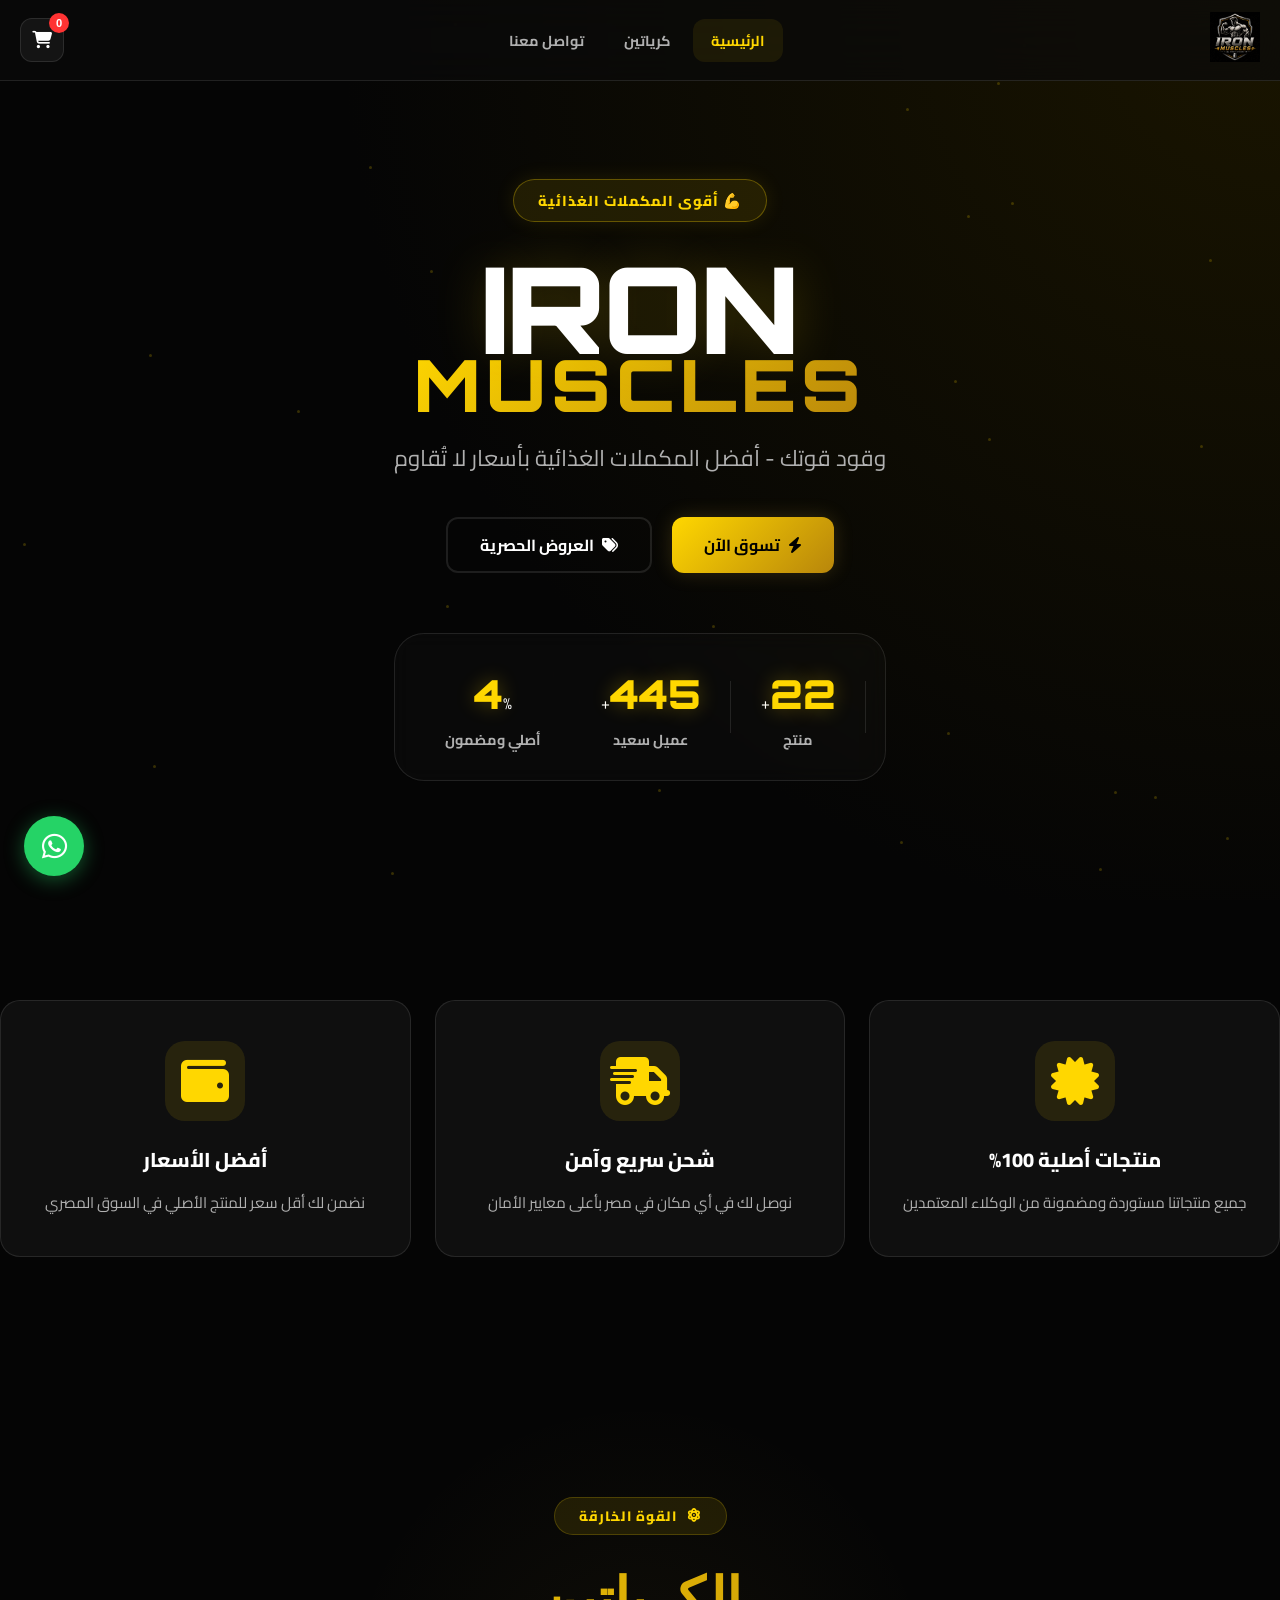
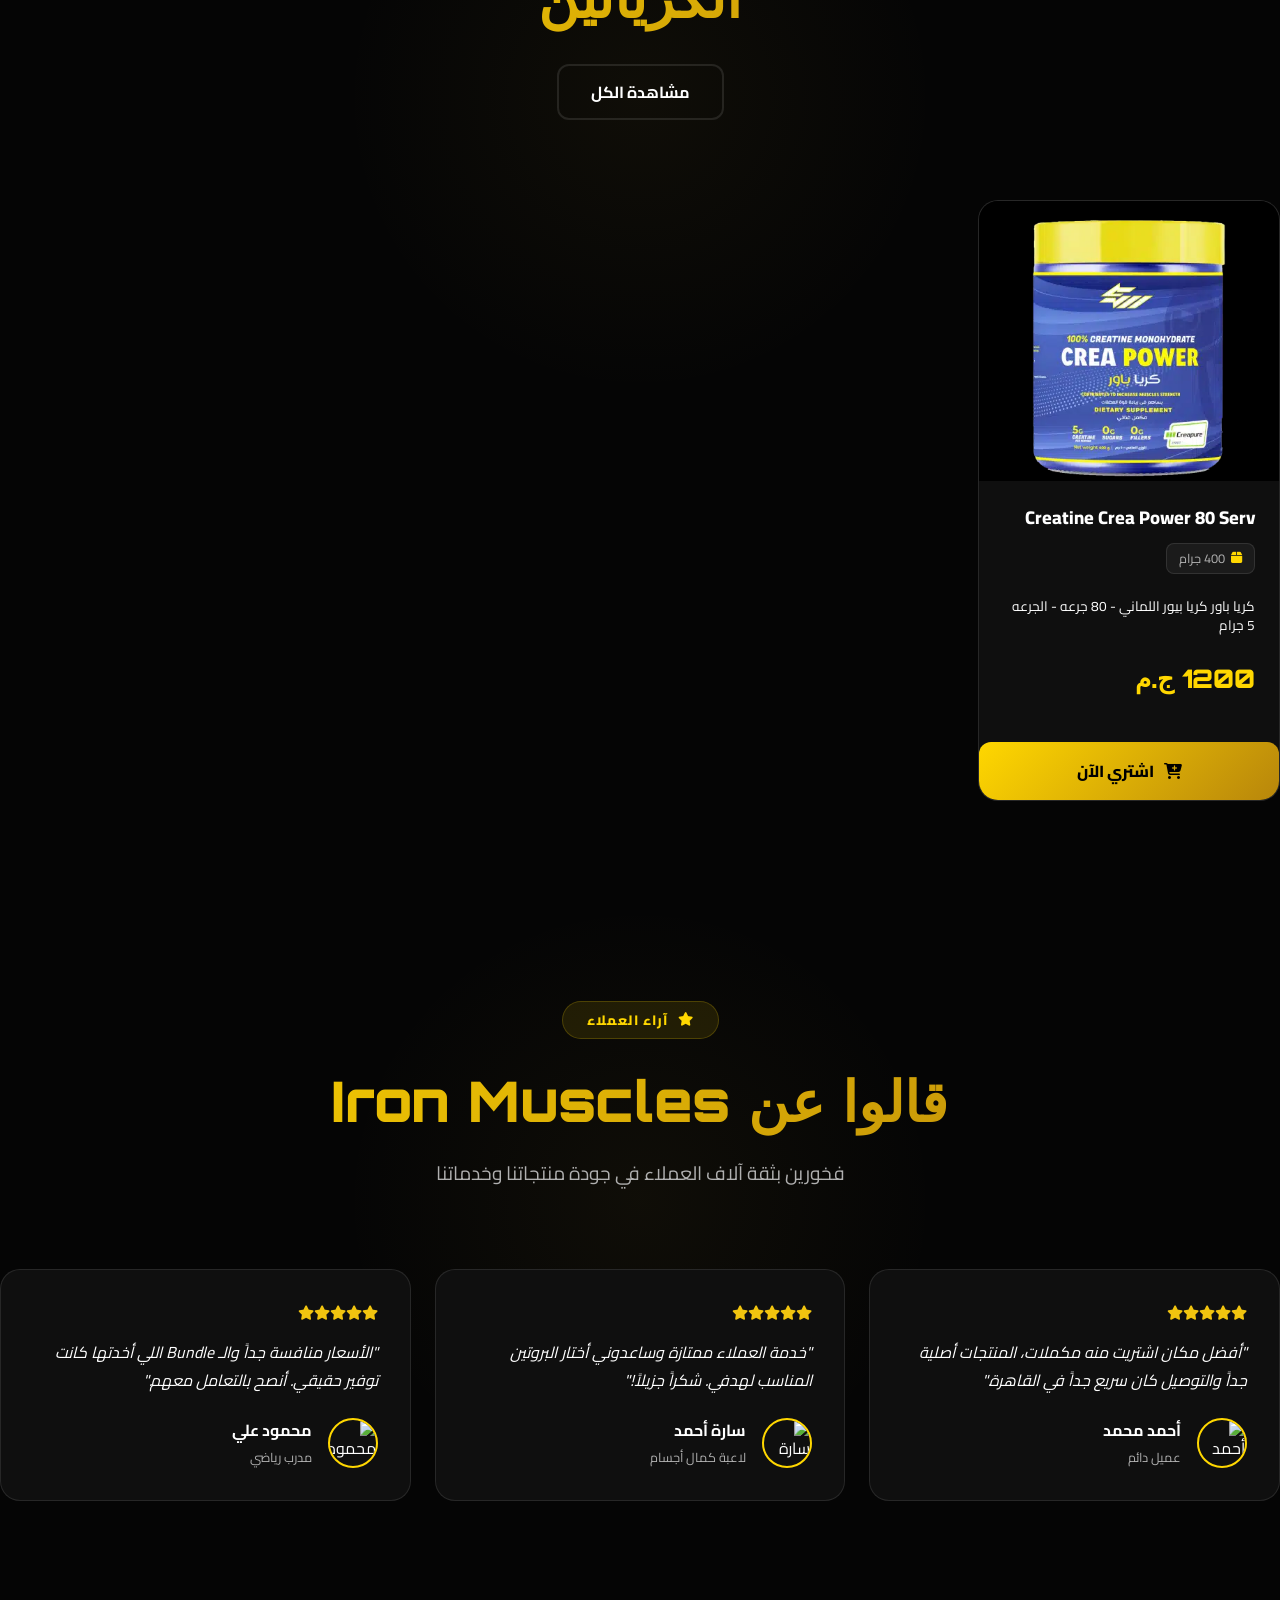
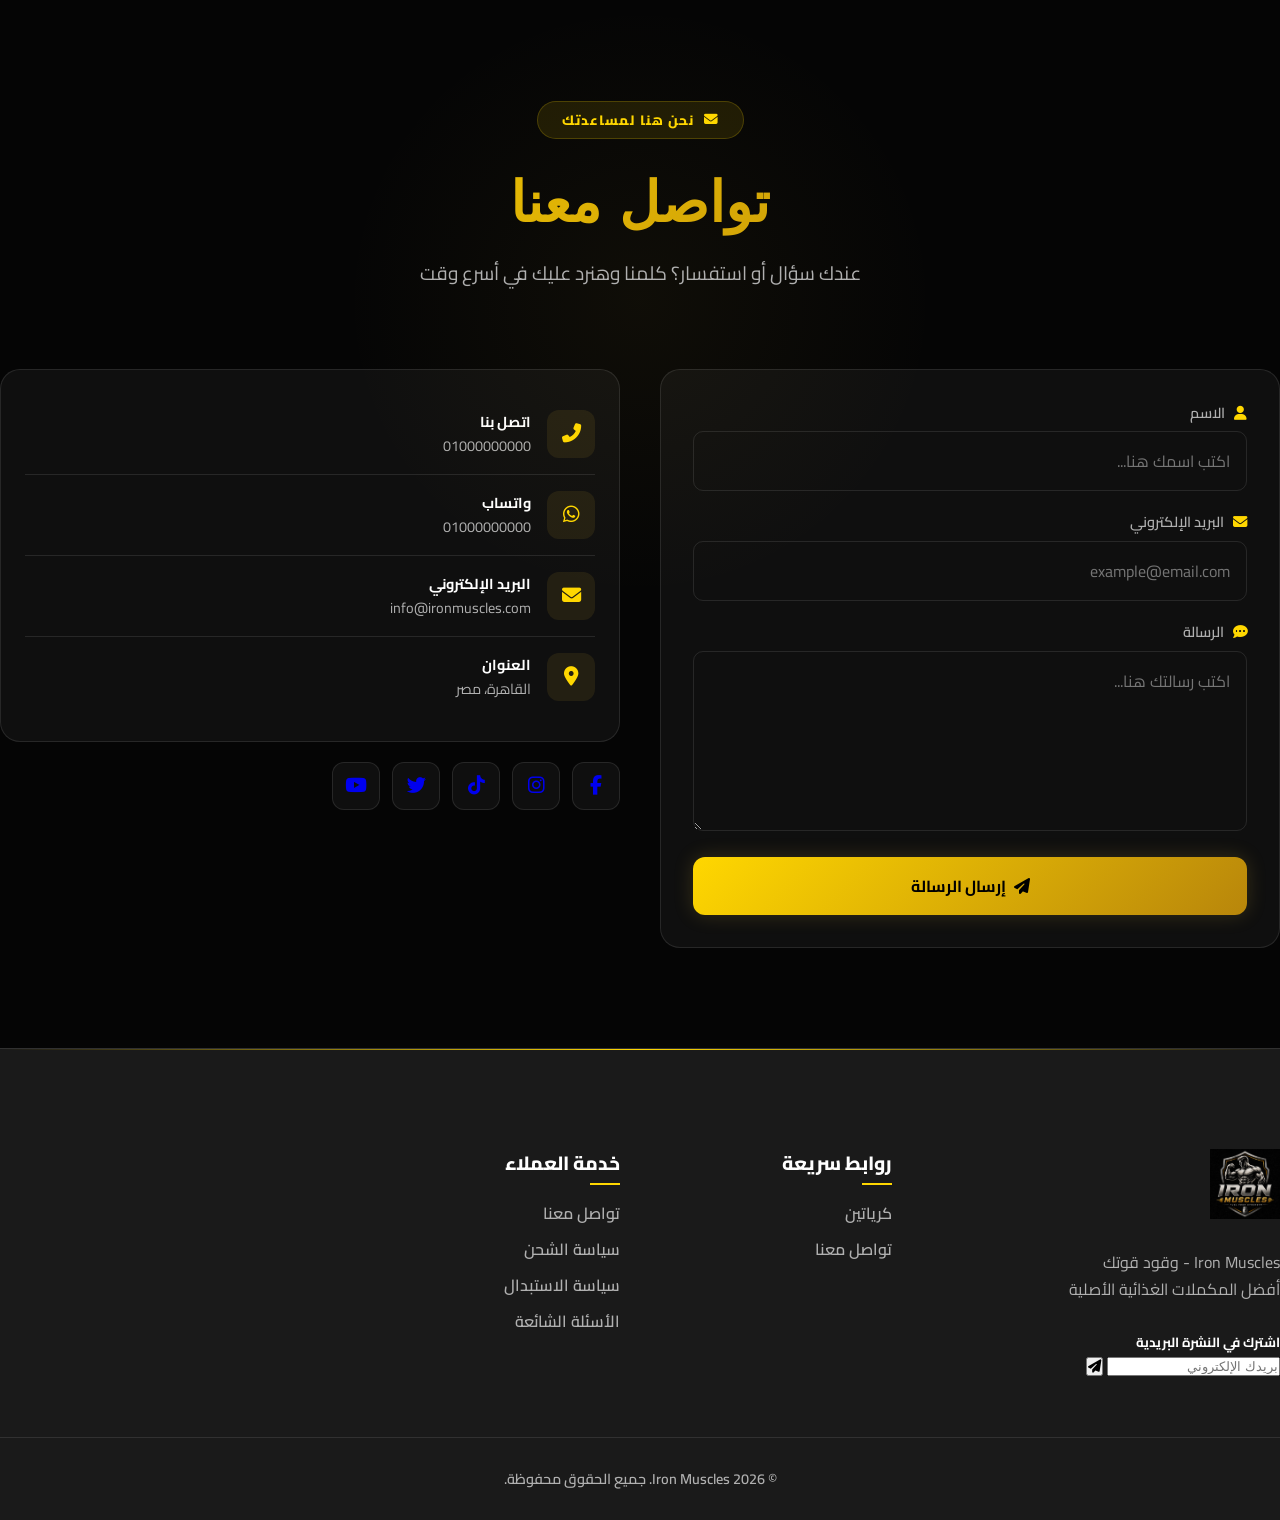
==== commit 5c04a1ce: "Add files via upload" ====
--- a/index.html
+++ b/index.html
@@ -241,7 +241,7 @@
                         </div>
                     </div>
                     <button type="submit" class="btn btn-primary btn-full btn-glow">
-                        <i class="fab fa-whatsapp"></i> تأكيد الطلب عبر الواتساب
+                        <i class="fas fa-check-circle"></i> تأكيد الطلب
                     </button>
                 </form>
             </div>
@@ -375,6 +375,22 @@
         <span id="toastMessage">تمت الإضافة للعربة</span>
     </div>
 
+    <!-- Order Success Modal -->
+    <div id="order-success-modal" class="checkout-overlay">
+        <div class="checkout-container success-container" style="max-width: 500px; text-align: center;">
+            <div class="checkout-body" style="grid-template-columns: 1fr; display: block;">
+                <div class="success-icon" style="font-size: 5rem; color: var(--success); margin-bottom: 20px;">
+                    <i class="fas fa-check-circle"></i>
+                </div>
+                <h2 style="margin-bottom: 20px; color: var(--primary); font-family: 'Cairo';">تم استلام طلبك بنجاح!</h2>
+                <p style="font-size: 1.1rem; line-height: 1.8; margin-bottom: 30px; font-family: 'Cairo'; color: #fff;">
+                    لتاكيد الطلب الرجاء ارسال رسوم الشحن عل الرقم <strong style="color: var(--primary);">01004272128</strong> وارسال اسكيرن شوت عبر الواتساب <strong style="color: var(--primary);">01026999770</strong>
+                </p>
+                <button onclick="closeSuccessModal()" class="btn btn-primary btn-full btn-glow">حسناً</button>
+            </div>
+        </div>
+    </div>
+
     <script src="script.js"></script>
 </body>
 </html>
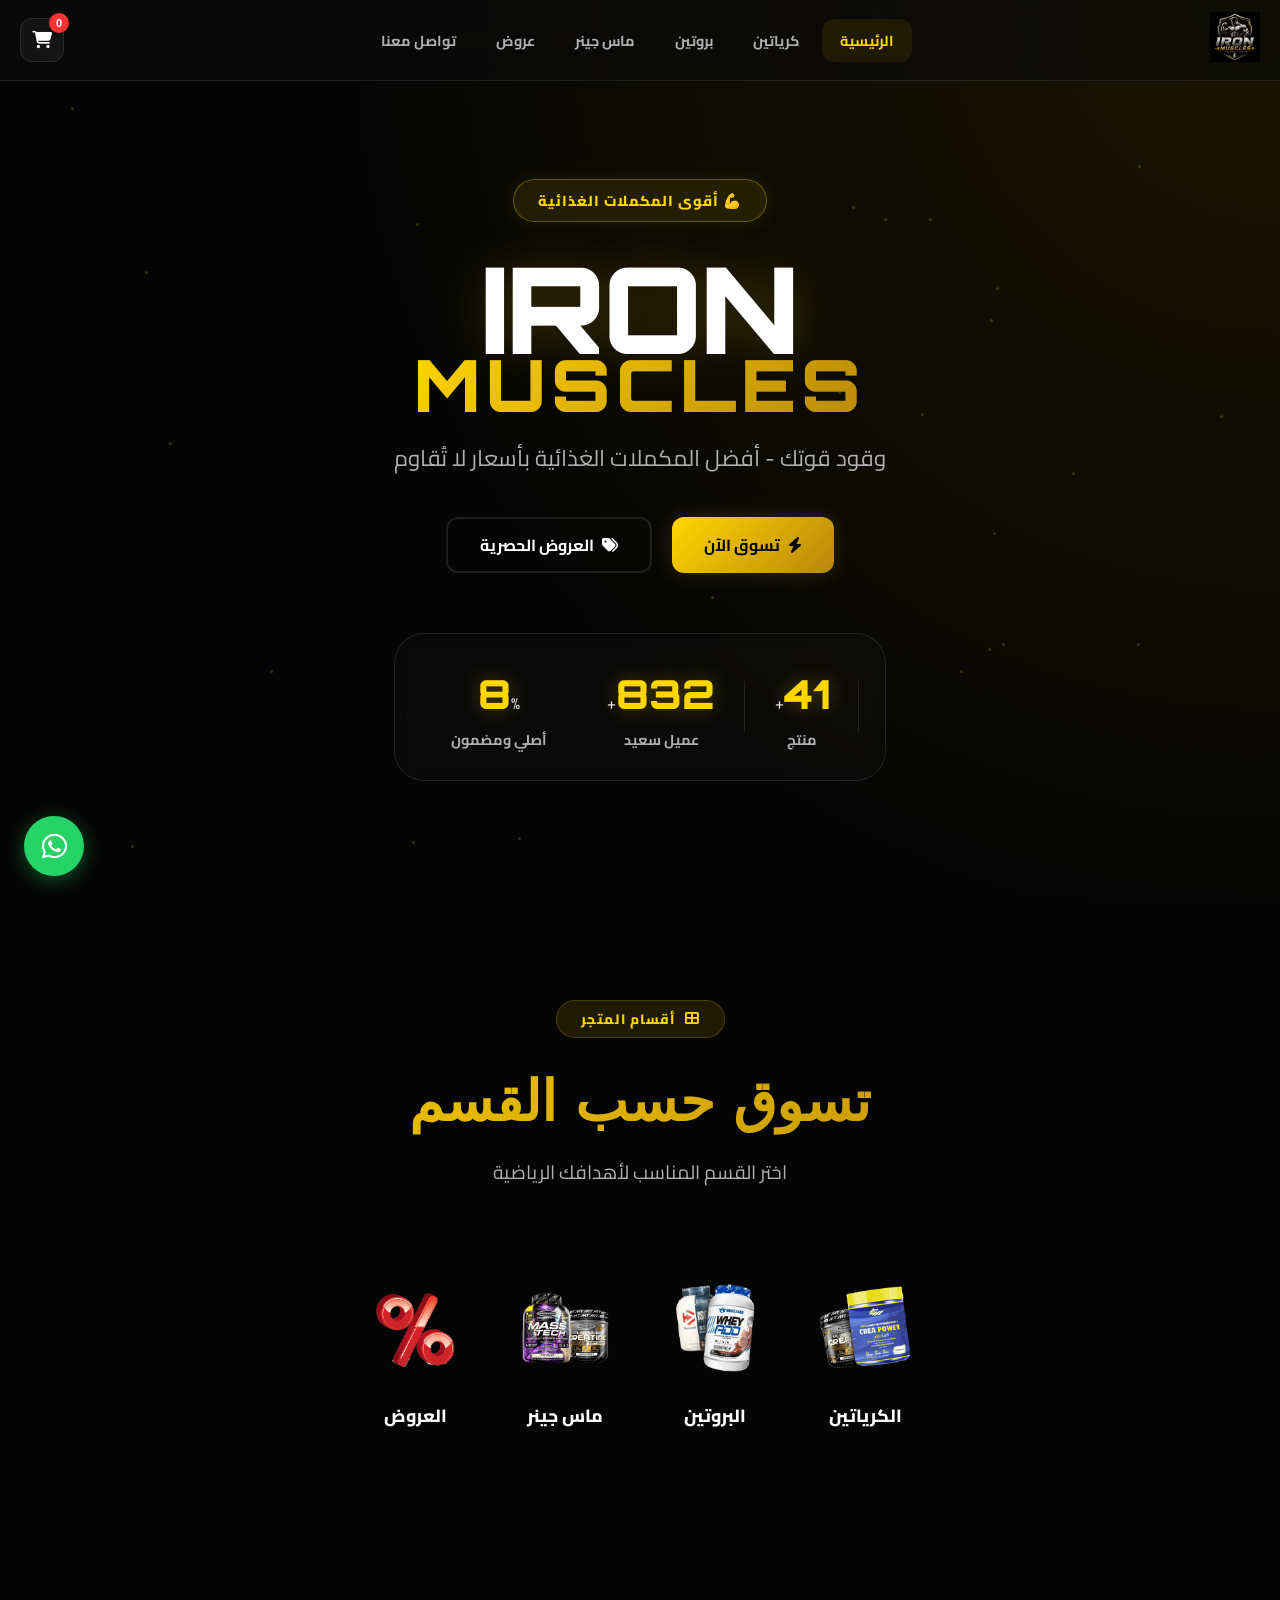
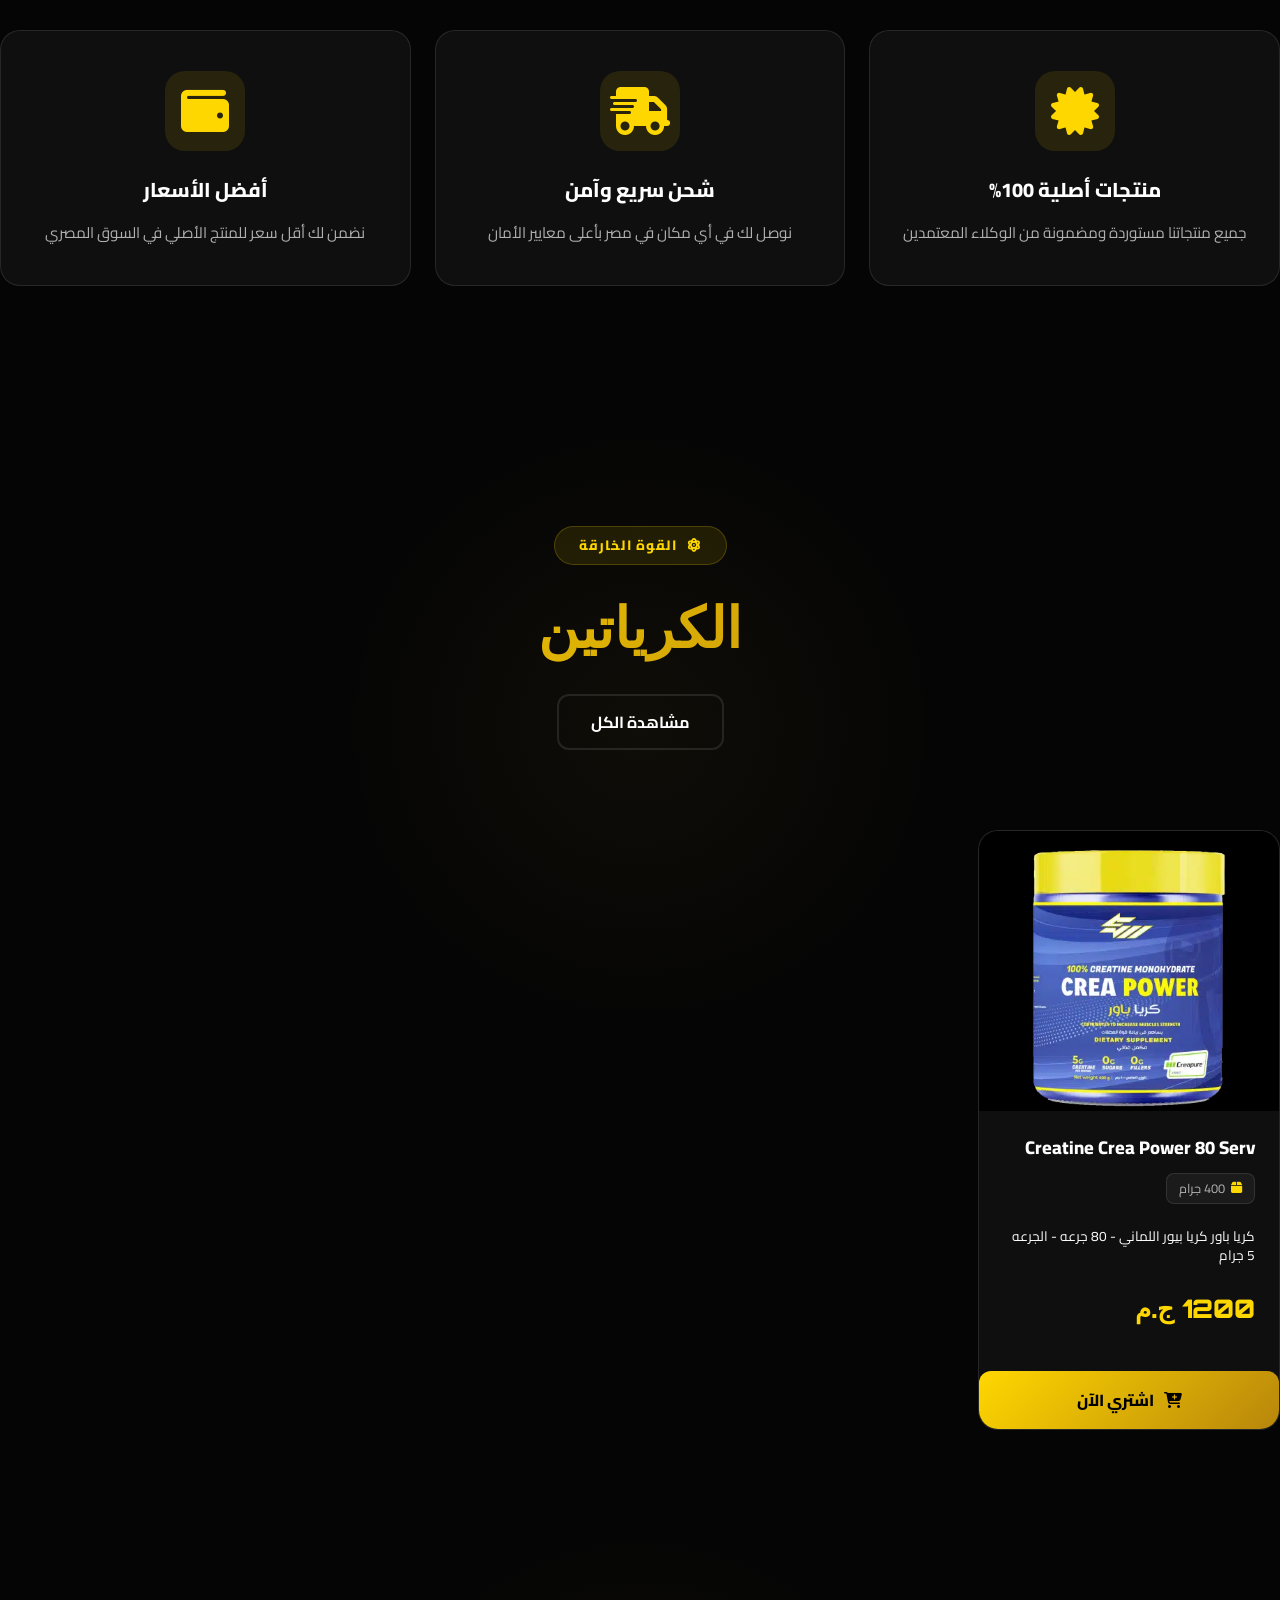
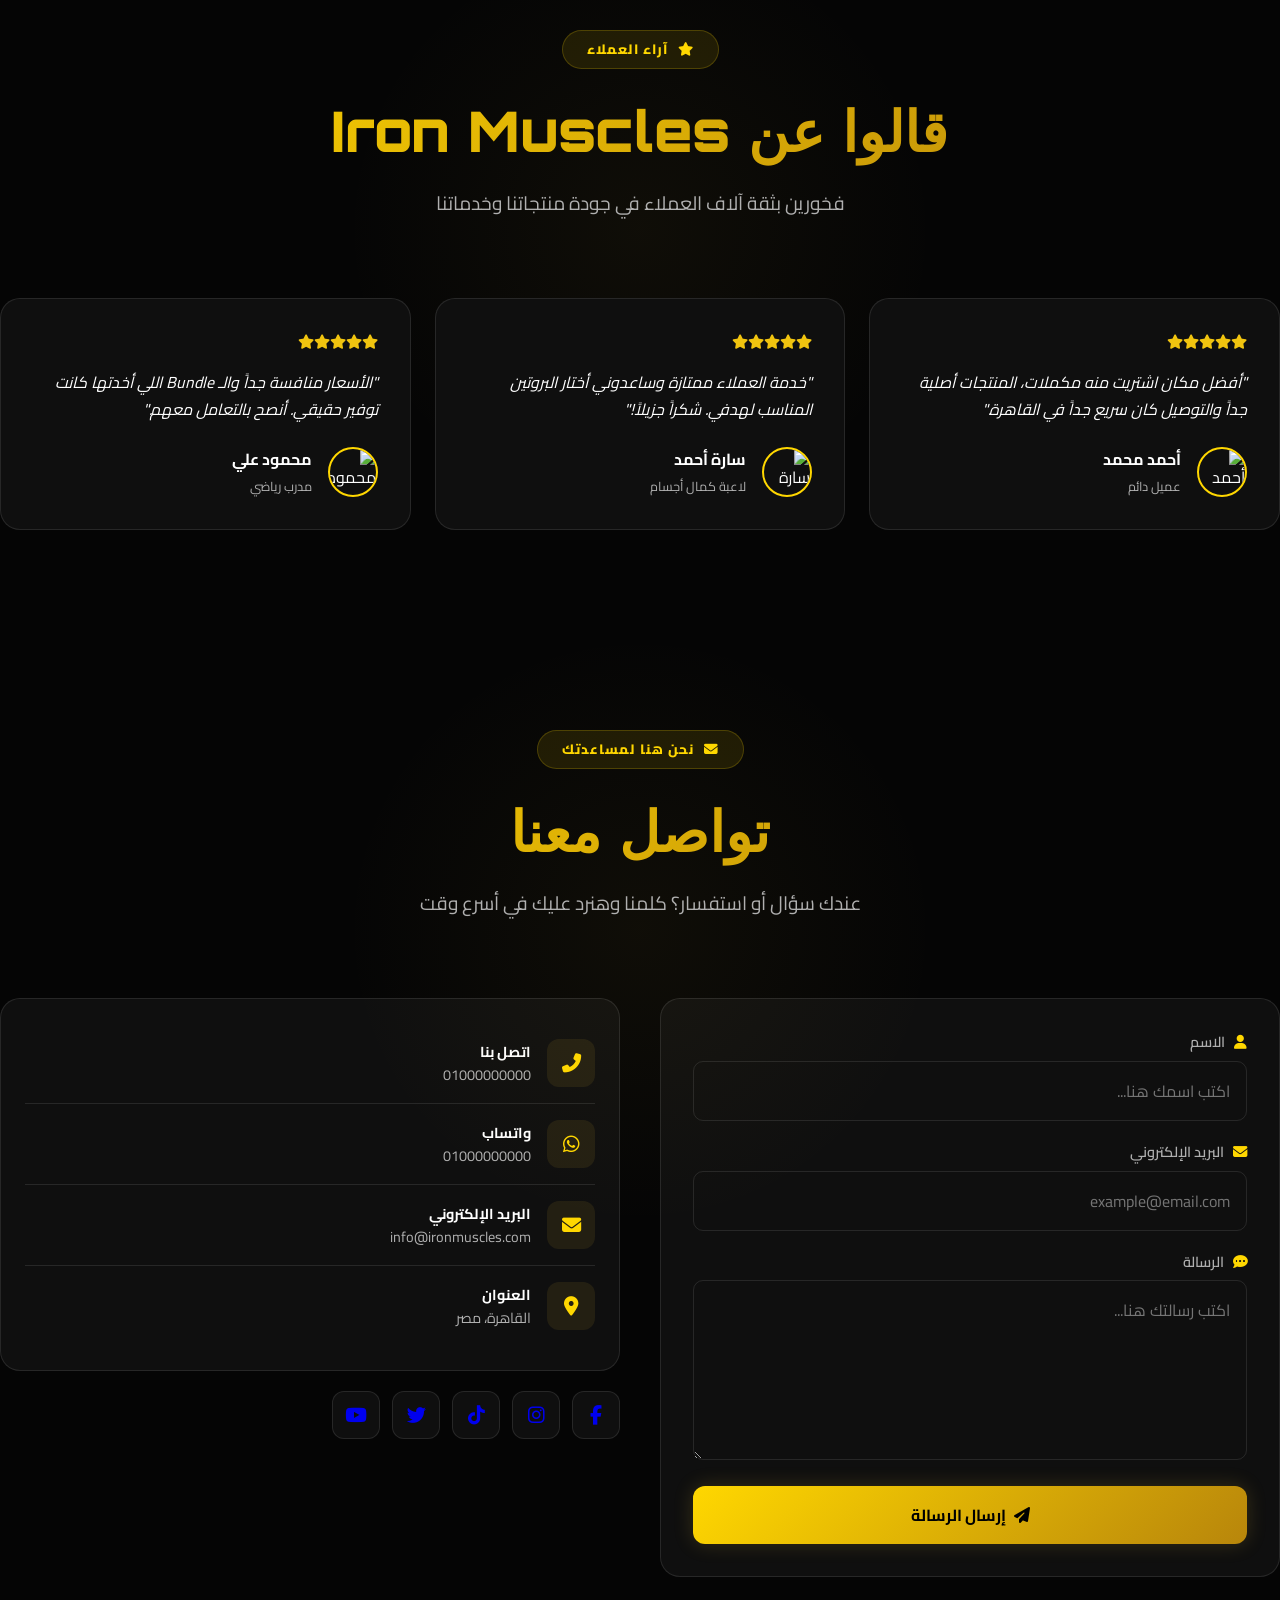
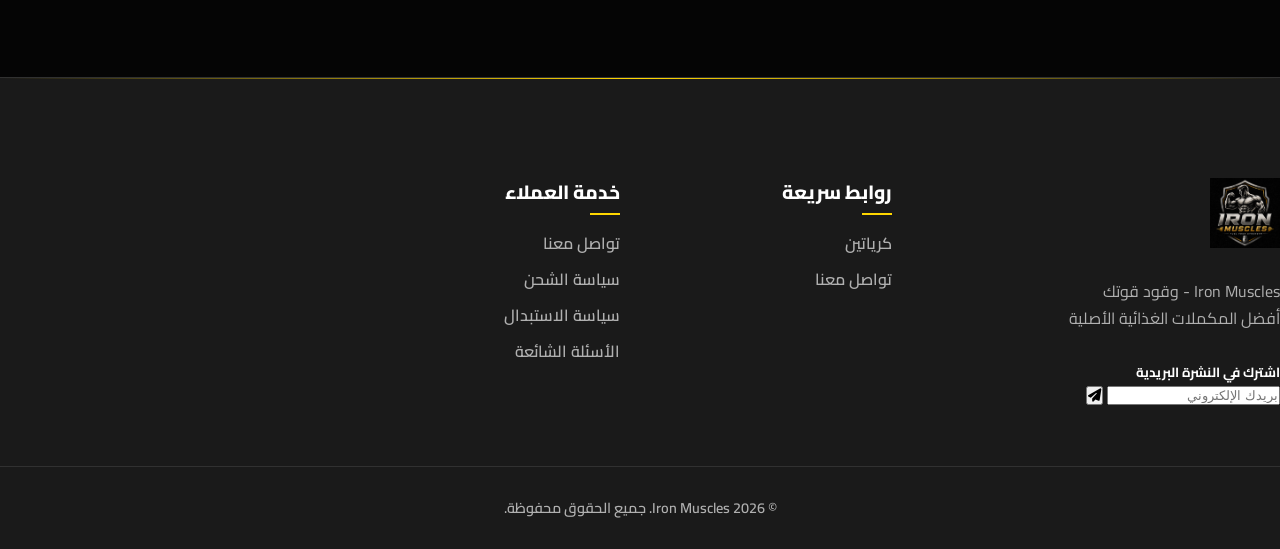
==== commit b127b09d: "Add files via upload" ====
--- a/index.html
+++ b/index.html
@@ -26,8 +26,11 @@
                 <img src="images/logo-transparent.png" alt="Iron Muscles" class="nav-logo-img">
             </a>
             <ul class="nav-links" id="navLinks">
-                <li><a href="index.html" class="nav-link active">الرئيسية</a></li>
+                <li><a href="#hero" class="nav-link">الرئيسية</a></li>
                 <li><a href="category.html?c=creatine" class="nav-link">كرياتين</a></li>
+                <li><a href="category.html?c=protein" class="nav-link">بروتين</a></li>
+                <li><a href="category.html?c=mass" class="nav-link">ماس جينر</a></li>
+                <li><a href="category.html?c=offers" class="nav-link">عروض</a></li>
                 <li><a href="#contact" class="nav-link">تواصل معنا</a></li>
             </ul>
             <div class="nav-actions">
@@ -62,9 +65,9 @@
                 <span>الإجمالي:</span>
                 <span id="cartTotal">0 ج.م</span>
             </div>
-            <a href="https://wa.me/201000000000" target="_blank" class="checkout-btn">
-                <i class="fab fa-whatsapp"></i> إتمام الطلب عبر واتساب
-            </a>
+            <button class="checkout-btn">
+                <i class="fas fa-shopping-bag"></i> إتمام الطلب
+            </button>
         </div>
     </div>
 
@@ -104,7 +107,42 @@
         </div>
     </section>
 
-
+    <!-- Categories Section -->
+    <section id="categories" class="section categories-section">
+        <div class="container">
+            <div class="section-header">
+                <span class="section-tag"><i class="fas fa-th-large"></i> أقسام المتجر</span>
+                <h2 class="section-title">تسوق حسب القسم</h2>
+                <p class="section-desc">اختر القسم المناسب لأهدافك الرياضية</p>
+            </div>
+            <div class="categories-circle-grid">
+                <a href="category.html?c=creatine" class="cat-circle-item reveal">
+                    <div class="cat-img-wrapper">
+                        <img src="images/createn.png" alt="كرياتين">
+                    </div>
+                    <span>الكرياتين</span>
+                </a>
+                <a href="category.html?c=protein" class="cat-circle-item reveal">
+                    <div class="cat-img-wrapper">
+                        <img src="images/proten.png" alt="بروتين">
+                    </div>
+                    <span>البروتين</span>
+                </a>
+                <a href="category.html?c=mass" class="cat-circle-item reveal">
+                    <div class="cat-img-wrapper">
+                        <img src="images/Mass Gainers.png" alt="ماس جينر">
+                    </div>
+                    <span>ماس جينر</span>
+                </a>
+                <a href="category.html?c=offers" class="cat-circle-item reveal">
+                    <div class="cat-img-wrapper">
+                        <img src="images/offers-icon.png" alt="العروض">
+                    </div>
+                    <span>العروض</span>
+                </a>
+            </div>
+        </div>
+    </section>
 
     <!-- Why Choose Us -->
     <section class="section features-section">
@@ -383,10 +421,13 @@
                     <i class="fas fa-check-circle"></i>
                 </div>
                 <h2 style="margin-bottom: 20px; color: var(--primary); font-family: 'Cairo';">تم استلام طلبك بنجاح!</h2>
-                <p style="font-size: 1.1rem; line-height: 1.8; margin-bottom: 30px; font-family: 'Cairo'; color: #fff;">
-                    لتاكيد الطلب الرجاء ارسال رسوم الشحن عل الرقم <strong style="color: var(--primary);">01004272128</strong> وارسال اسكيرن شوت عبر الواتساب <strong style="color: var(--primary);">01026999770</strong>
+                <p style="font-size: 1.1rem; line-height: 1.8; margin-bottom: 25px; font-family: 'Cairo'; color: #fff;">
+                    لتاكيد الطلب الرجاء ارسال رسوم الشحن على الرقم <strong style="color: var(--primary);">01004272128</strong> وارسال اسكرين شوت عبر الواتساب
                 </p>
-                <button onclick="closeSuccessModal()" class="btn btn-primary btn-full btn-glow">حسناً</button>
+                <a href="https://wa.me/201026999770" target="_blank" class="btn btn-glow" style="background: #25D366; color: #fff; width: 100%; margin-bottom: 15px; justify-content: center;">
+                    <i class="fab fa-whatsapp"></i> إرسال عبر واتساب (01026999770)
+                </a>
+                <button onclick="closeSuccessModal()" class="btn btn-outline btn-full" style="border-color: rgba(255,255,255,0.1);">إغلاق</button>
             </div>
         </div>
     </div>
--- a/style.css
+++ b/style.css
@@ -151,11 +151,11 @@
 .cart-total span:last-child { color: var(--primary); text-shadow: 0 0 10px var(--primary-glow); }
 .checkout-btn {
     display: flex; align-items: center; justify-content: center; gap: 10px;
-    width: 100%; padding: 16px; background: #25D366; color: #fff; border-radius: 14px;
+    width: 100%; padding: 16px; background: var(--gradient); color: #000; border-radius: 14px;
     font-weight: 800; font-size: 1.1rem; transition: var(--transition);
-    border: none; cursor: pointer; box-shadow: 0 8px 20px rgba(37, 211, 102, 0.2);
-}
-.checkout-btn:hover { background: #1da851; transform: translateY(-3px); box-shadow: 0 12px 30px rgba(37, 211, 102, 0.3); }
+    border: none; cursor: pointer; box-shadow: 0 8px 20px rgba(255, 215, 0, 0.15);
+}
+.checkout-btn:hover { transform: translateY(-3px); box-shadow: 0 12px 30px rgba(255, 215, 0, 0.25); }
 
 /* ===== Hero ===== */
 .hero-section {
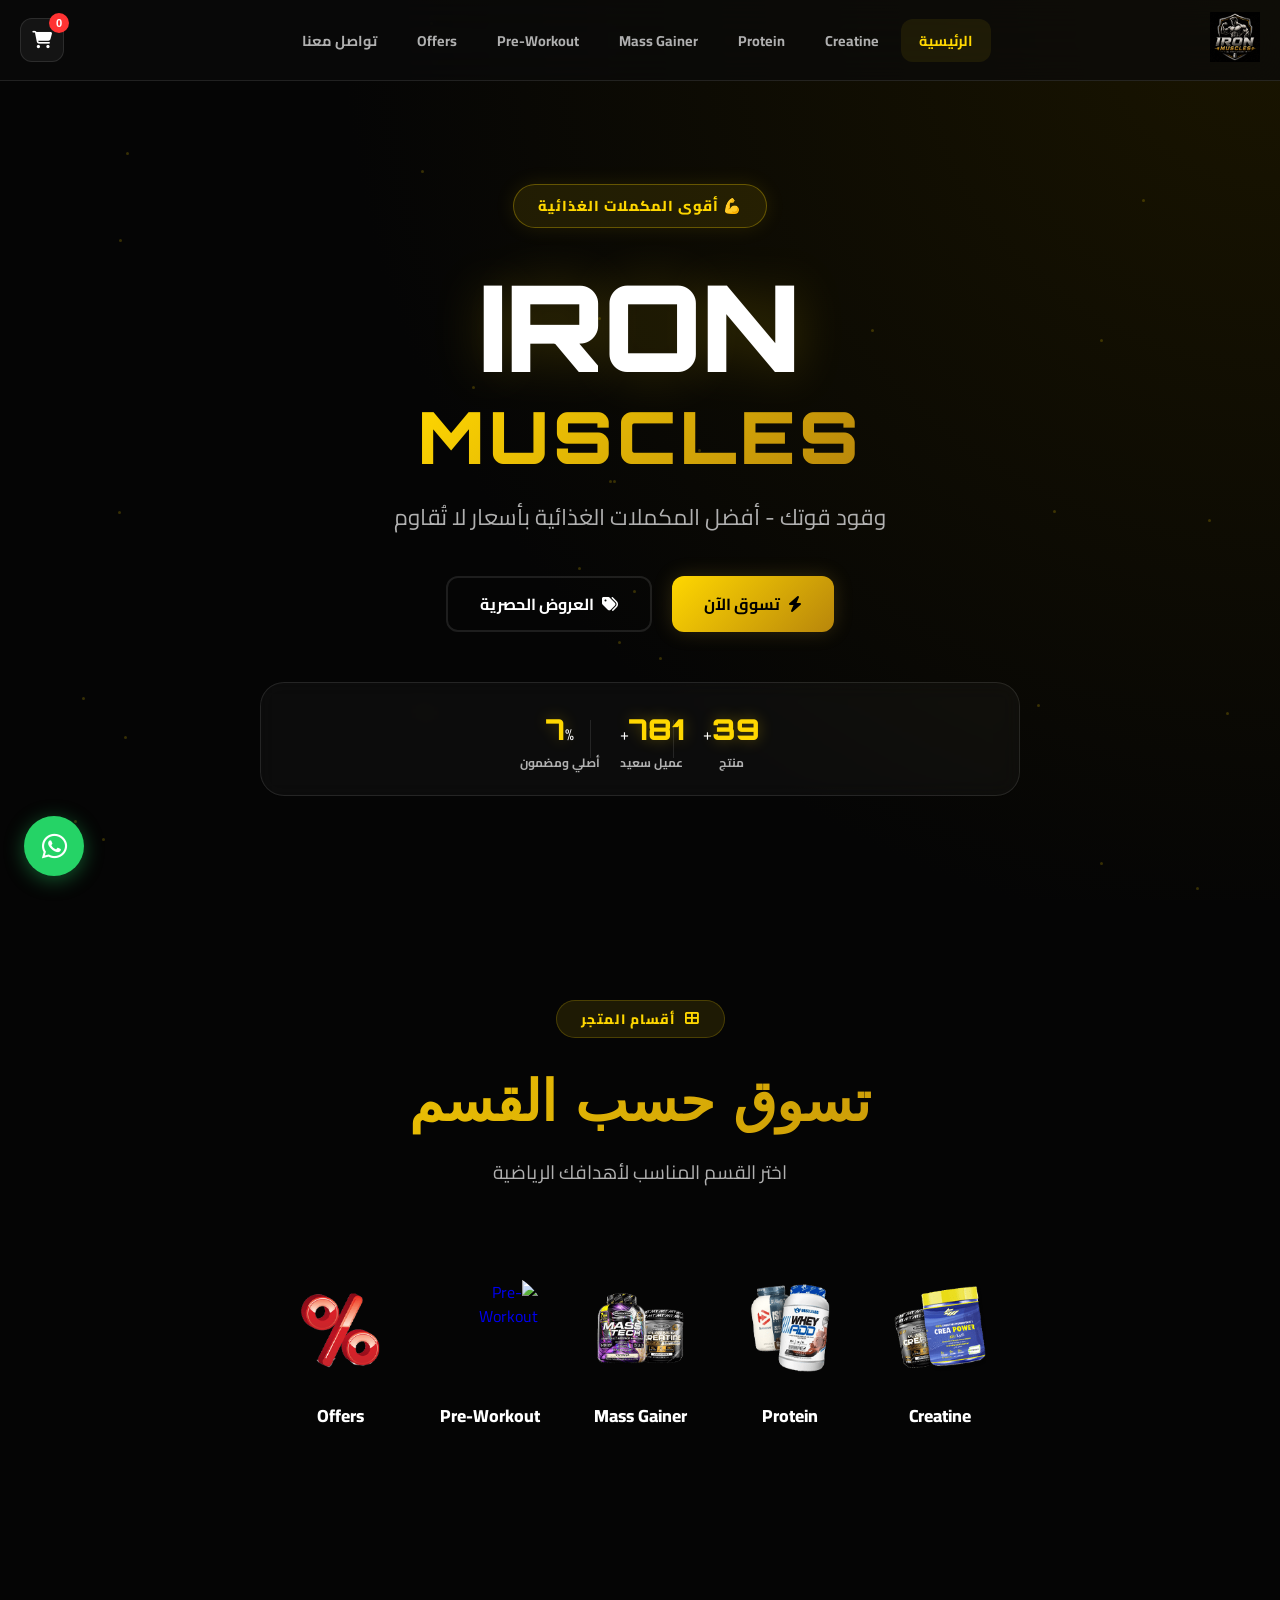
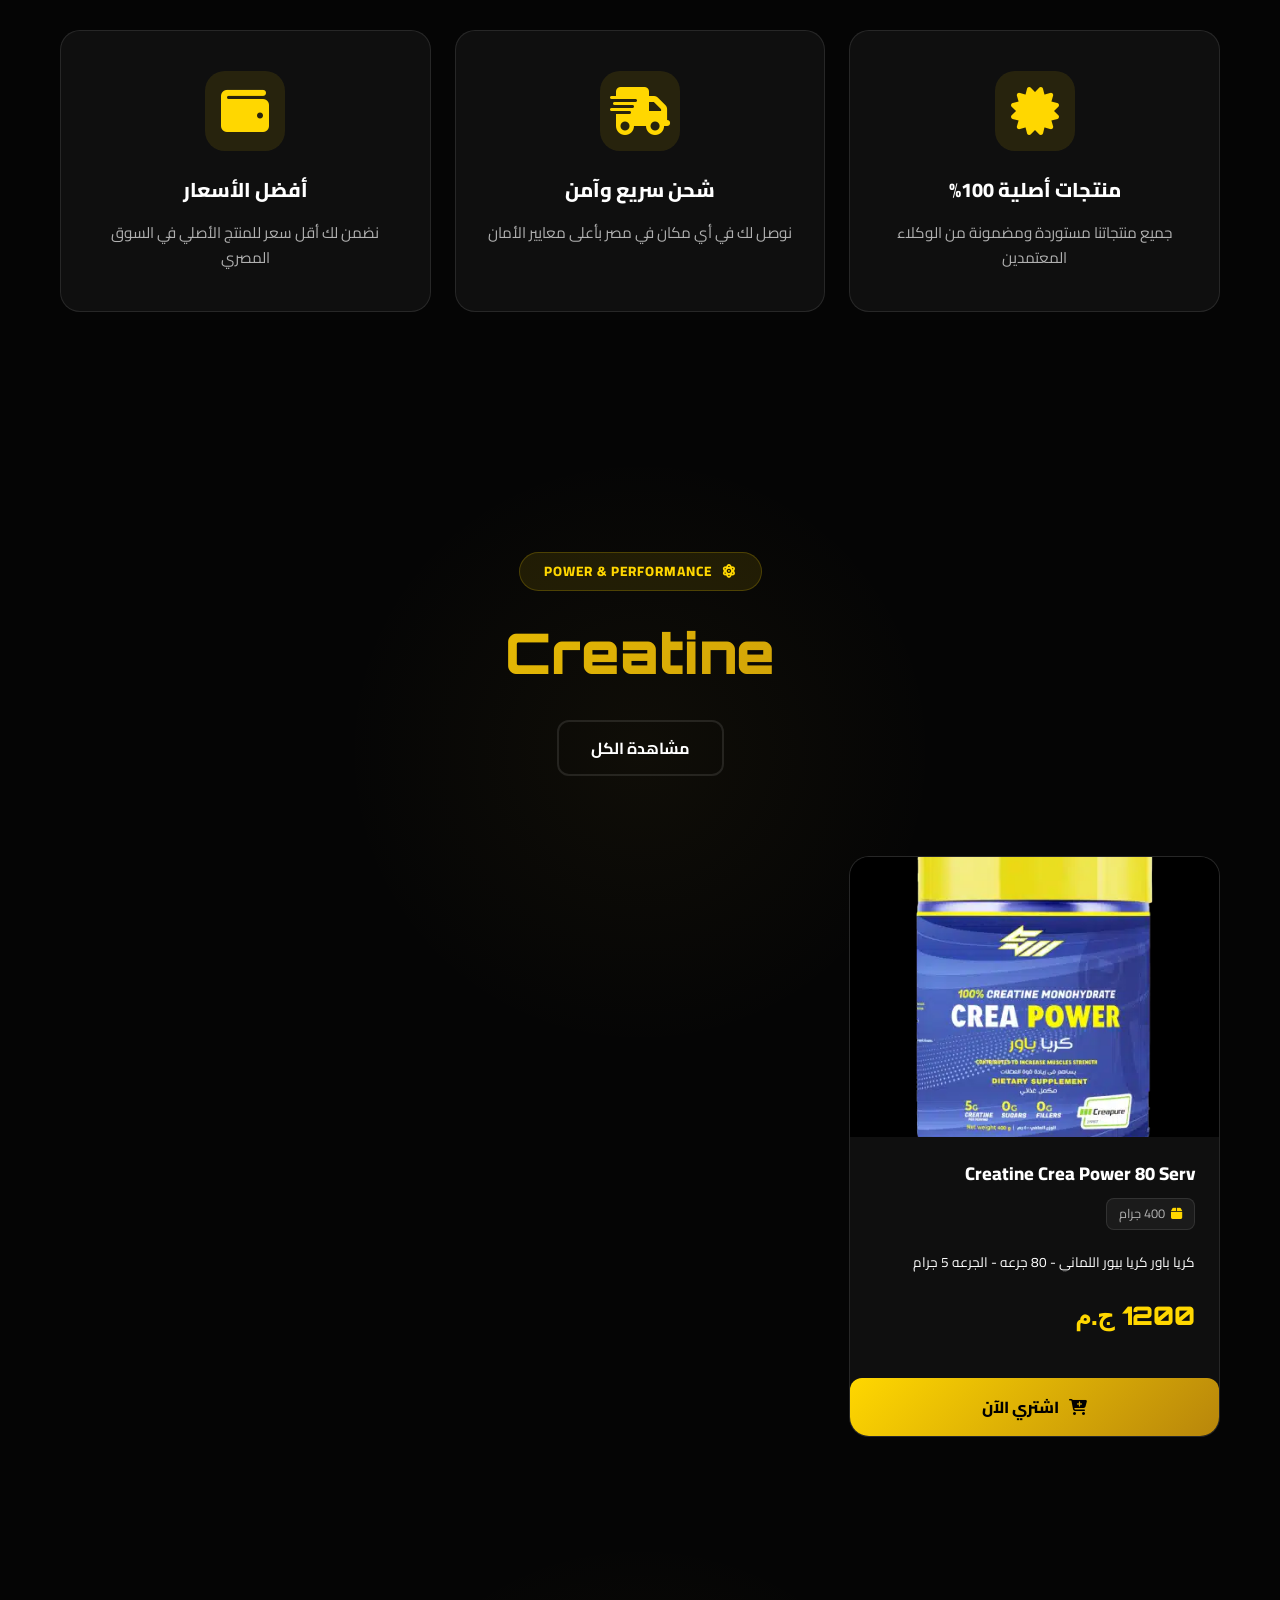
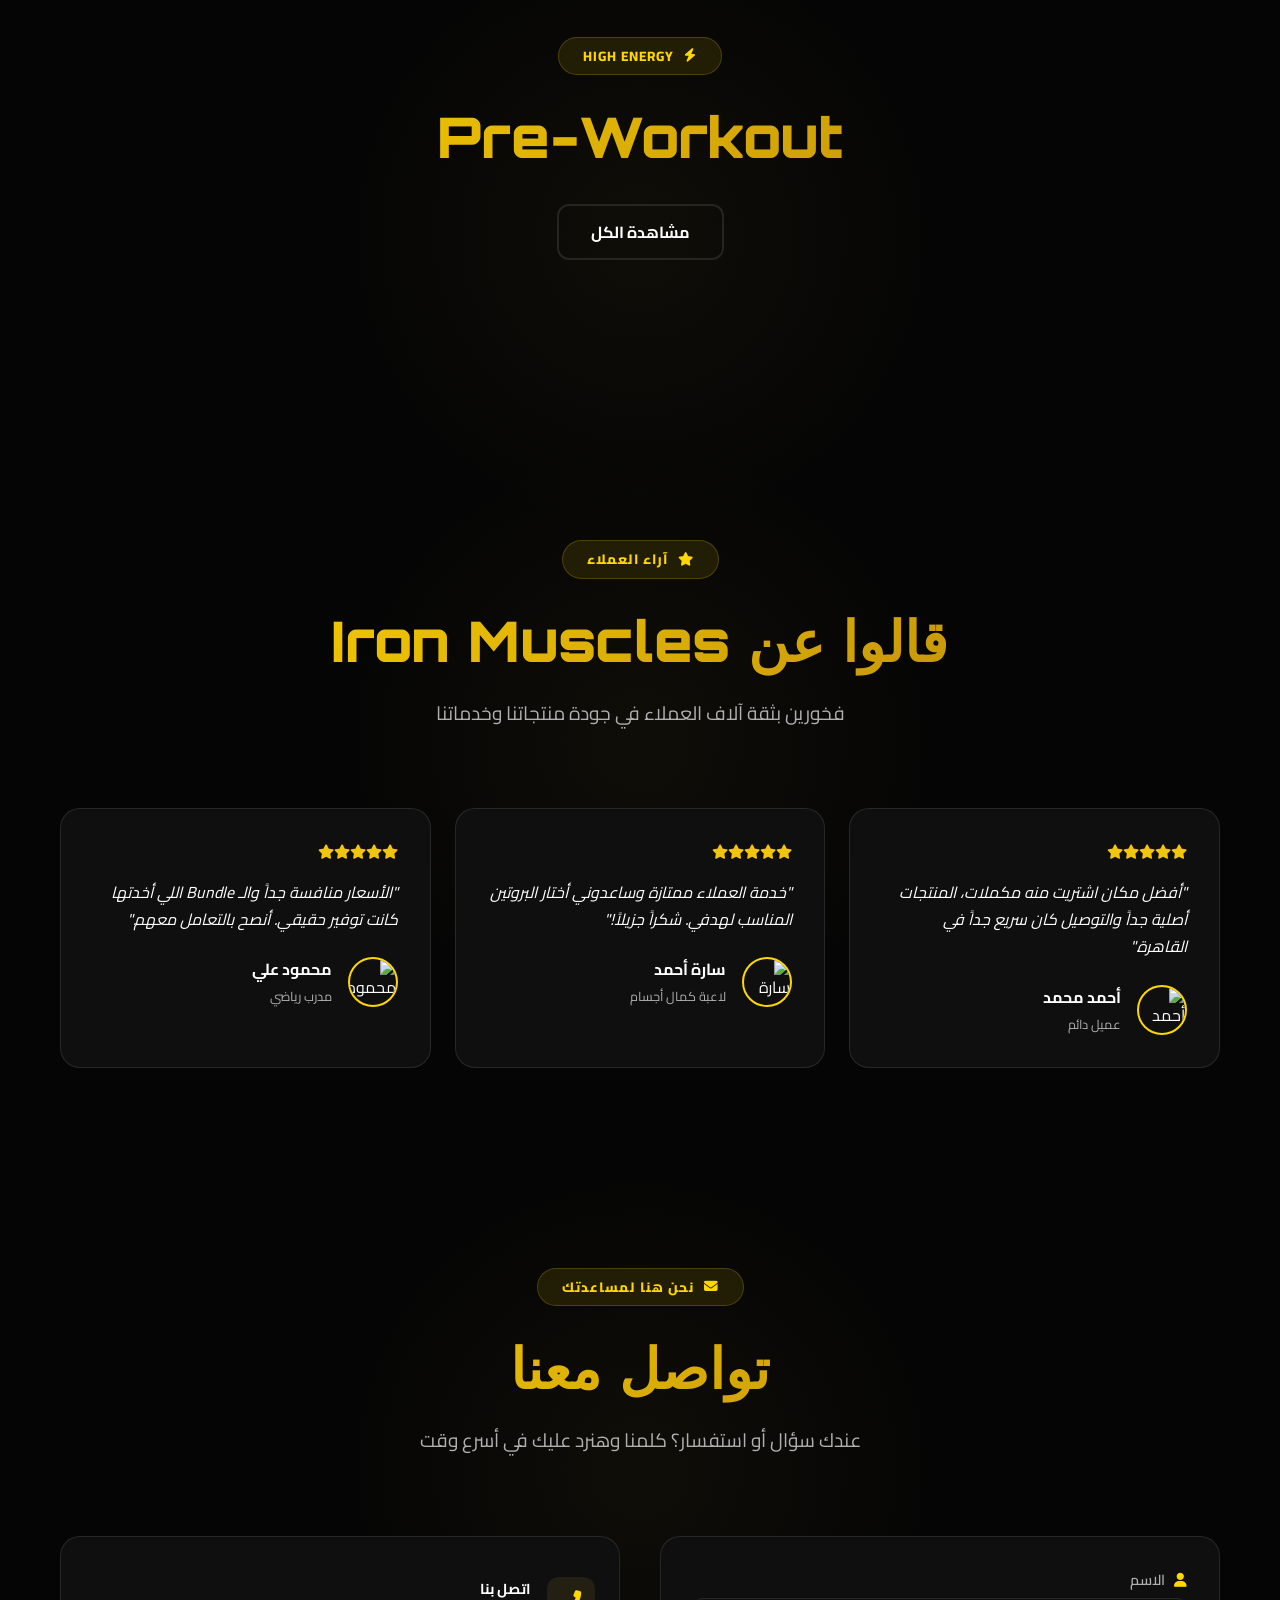
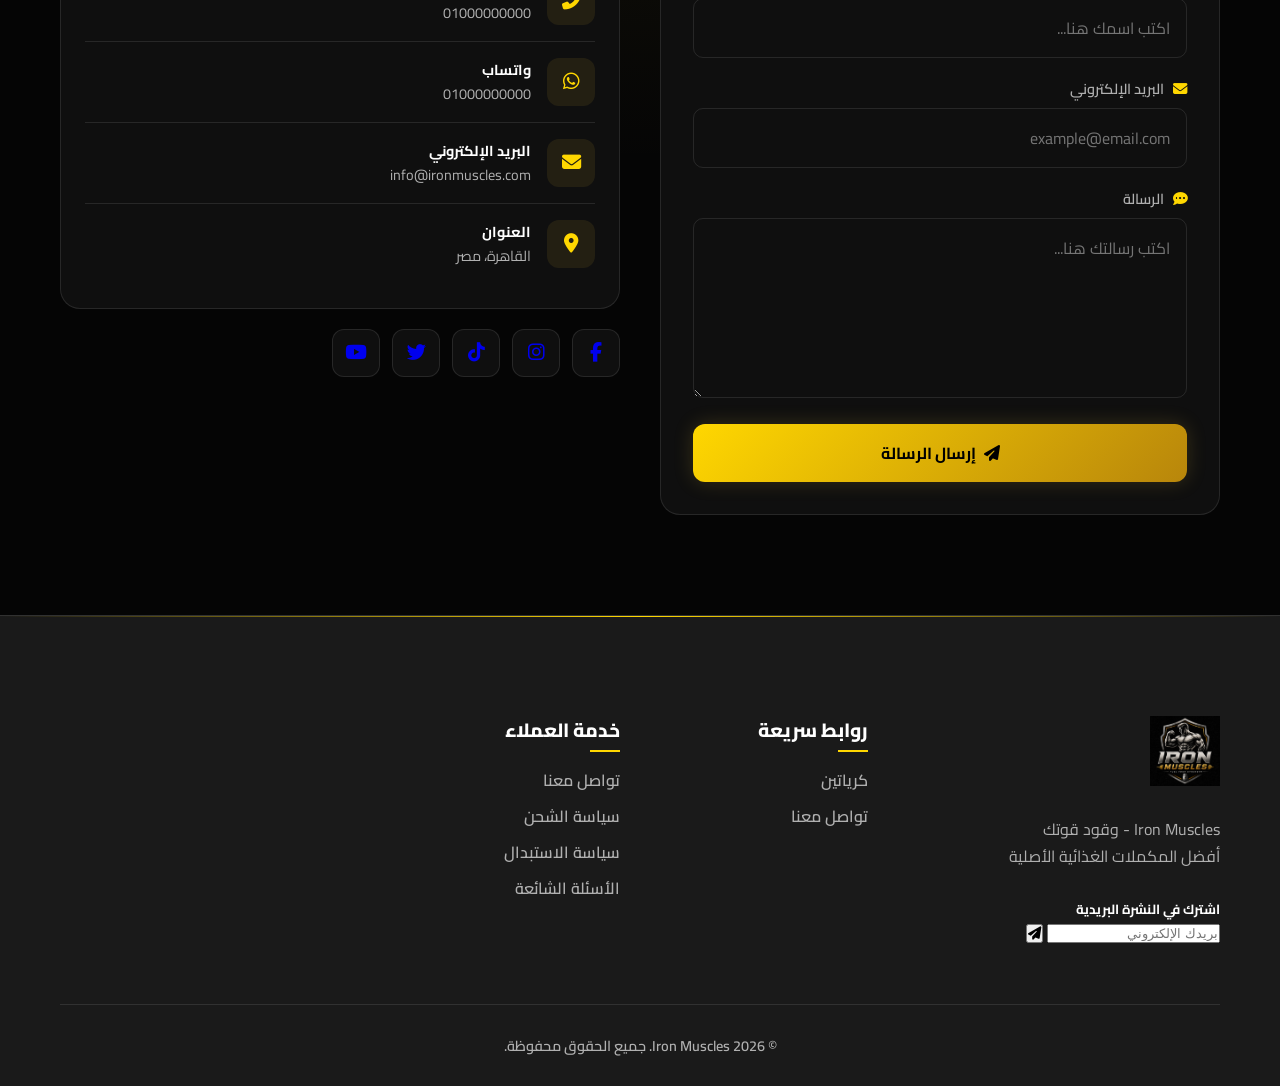
==== commit e645a944: "Add files via upload" ====
--- a/index.html
+++ b/index.html
@@ -27,10 +27,11 @@
             </a>
             <ul class="nav-links" id="navLinks">
                 <li><a href="#hero" class="nav-link">الرئيسية</a></li>
-                <li><a href="category.html?c=creatine" class="nav-link">كرياتين</a></li>
-                <li><a href="category.html?c=protein" class="nav-link">بروتين</a></li>
-                <li><a href="category.html?c=mass" class="nav-link">ماس جينر</a></li>
-                <li><a href="category.html?c=offers" class="nav-link">عروض</a></li>
+                <li><a href="category.html?c=creatine" class="nav-link">Creatine</a></li>
+                <li><a href="category.html?c=protein" class="nav-link">Protein</a></li>
+                <li><a href="category.html?c=mass" class="nav-link">Mass Gainer</a></li>
+                <li><a href="category.html?c=preworkout" class="nav-link">Pre-Workout</a></li>
+                <li><a href="category.html?c=offers" class="nav-link">Offers</a></li>
                 <li><a href="#contact" class="nav-link">تواصل معنا</a></li>
             </ul>
             <div class="nav-actions">
@@ -104,7 +105,6 @@
                 </div>
             </div>
         </div>
-        </div>
     </section>
 
     <!-- Categories Section -->
@@ -118,27 +118,33 @@
             <div class="categories-circle-grid">
                 <a href="category.html?c=creatine" class="cat-circle-item reveal">
                     <div class="cat-img-wrapper">
-                        <img src="images/createn.png" alt="كرياتين">
-                    </div>
-                    <span>الكرياتين</span>
+                        <img src="images/createn.png" alt="Creatine">
+                    </div>
+                    <span>Creatine</span>
                 </a>
                 <a href="category.html?c=protein" class="cat-circle-item reveal">
                     <div class="cat-img-wrapper">
-                        <img src="images/proten.png" alt="بروتين">
-                    </div>
-                    <span>البروتين</span>
+                        <img src="images/proten.png" alt="Protein">
+                    </div>
+                    <span>Protein</span>
                 </a>
                 <a href="category.html?c=mass" class="cat-circle-item reveal">
                     <div class="cat-img-wrapper">
-                        <img src="images/Mass Gainers.png" alt="ماس جينر">
-                    </div>
-                    <span>ماس جينر</span>
+                        <img src="images/Mass Gainers.png" alt="Mass Gainer">
+                    </div>
+                    <span>Mass Gainer</span>
+                </a>
+                <a href="category.html?c=preworkout" class="cat-circle-item reveal">
+                    <div class="cat-img-wrapper">
+                        <img src="images/preworkout.png" alt="Pre-Workout">
+                    </div>
+                    <span>Pre-Workout</span>
                 </a>
                 <a href="category.html?c=offers" class="cat-circle-item reveal">
                     <div class="cat-img-wrapper">
-                        <img src="images/offers-icon.png" alt="العروض">
-                    </div>
-                    <span>العروض</span>
+                        <img src="images/offers-icon.png" alt="Offers">
+                    </div>
+                    <span>Offers</span>
                 </a>
             </div>
         </div>
--- a/style.css
+++ b/style.css
@@ -28,7 +28,21 @@
     color: var(--text-main);
     transition: background 0.5s ease, color 0.5s ease;
     overflow-x: hidden;
+    width: 100%;
     line-height: 1.5;
+}
+
+html {
+    overflow-x: hidden;
+    width: 100%;
+}
+
+.container {
+    max-width: 1200px;
+    margin: 0 auto;
+    padding: 0 20px;
+    width: 100%;
+    position: relative;
 }
 
 /* ===== Custom Scrollbar ===== */
@@ -162,6 +176,7 @@
     min-height: 100vh; display: flex; align-items: center; justify-content: center;
     text-align: center; position: relative; overflow: hidden;
     background: radial-gradient(circle at top right, #1a1500 0%, #050505 60%);
+    width: 100%;
 }
 .hero-section::before {
     content: ''; position: absolute; inset: 0;
@@ -178,7 +193,17 @@
     50% { opacity: 0.5; }
     100% { transform: translateY(-100vh) rotate(360deg); opacity: 0; }
 }
-.hero-content { position: relative; z-index: 2; padding: 120px 20px 60px; max-width: 900px; }
+.hero-content { 
+    position: relative; z-index: 10; 
+    padding: 140px 20px 60px; 
+    width: 100%;
+    max-width: 800px; 
+    margin: 0 auto;
+    display: flex;
+    flex-direction: column;
+    align-items: center;
+    text-align: center;
+}
 .hero-badge {
     display: inline-flex; align-items: center; gap: 8px; padding: 10px 24px; 
     background: rgba(255, 215, 0, 0.1); border: 1px solid rgba(255, 215, 0, 0.3); 
@@ -187,16 +212,16 @@
     box-shadow: 0 0 20px rgba(255, 215, 0, 0.1);
     animation: fadeInDown 1s ease;
 }
-.hero-title { margin-bottom: 24px; line-height: 0.9; animation: fadeInUp 1s ease 0.2s both; }
+.hero-title { margin-bottom: 24px; line-height: 1.1; animation: fadeInUp 1s ease 0.2s both; }
 .hero-iron {
-    display: block; font-family: 'Orbitron', sans-serif; font-size: clamp(3.5rem,10vw,7.5rem);
-    font-weight: 950; color: #fff; letter-spacing: -2px; text-shadow: 0 0 50px rgba(255, 215, 0, 0.2);
+    display: block; font-family: 'Orbitron', sans-serif; font-size: clamp(2.5rem,10vw,7.5rem);
+    font-weight: 950; color: #fff; letter-spacing: -1px; text-shadow: 0 0 50px rgba(255, 215, 0, 0.2);
 }
 .hero-muscles {
-    display: block; font-family: 'Orbitron', sans-serif; font-size: clamp(2.5rem,7vw,4.5rem);
+    display: block; font-family: 'Orbitron', sans-serif; font-size: clamp(1.8rem,6vw,4.5rem);
     font-weight: 900; background: var(--gradient); -webkit-background-clip: text;
-    -webkit-text-fill-color: transparent; background-clip: text; letter-spacing: 5px;
-    margin-top: -10px;
+    -webkit-text-fill-color: transparent; background-clip: text; letter-spacing: 4px;
+    margin-top: 5px;
 }
 .hero-subtitle { font-size: clamp(1.1rem, 2vw, 1.4rem); color: var(--text-muted); margin-bottom: 40px; animation: fadeInUp 1s ease 0.4s both; max-width: 700px; margin-left: auto; margin-right: auto; line-height: 1.6; }
 .hero-cta { display: flex; gap: 20px; justify-content: center; flex-wrap: wrap; animation: fadeInUp 1s ease 0.6s both; }
@@ -214,18 +239,18 @@
 .btn-full { width: 100%; justify-content: center; }
 
 .hero-stats {
-    display: flex; justify-content: center; gap: 60px; margin-top: 60px;
-    animation: fadeInUp 1s ease 0.8s both; padding: 30px;
-    background: rgba(255, 255, 255, 0.02); border-radius: 30px; border: 1px solid var(--glass-border);
-    backdrop-filter: blur(10px);
+    display: flex; flex-wrap: wrap; justify-content: center; gap: 20px; margin-top: 50px;
+    animation: fadeInUp 1s ease 0.8s both; padding: 25px 15px;
+    background: rgba(255, 255, 255, 0.03); border-radius: 24px; border: 1px solid var(--glass-border);
+    backdrop-filter: blur(10px); width: 100%;
 }
 .stat-item { text-align: center; position: relative; }
 .stat-item:not(:last-child)::after {
-    content: ''; position: absolute; right: -30px; top: 20%; bottom: 20%;
+    content: ''; position: absolute; left: -30px; top: 20%; bottom: 20%;
     width: 1px; background: var(--glass-border);
 }
-.stat-number { font-size: 2.5rem; font-weight: 950; color: var(--primary); font-family: 'Orbitron'; text-shadow: 0 0 20px var(--primary-glow); }
-.stat-label { display: block; font-size: 0.9rem; color: var(--text-muted); font-weight: 700; text-transform: uppercase; margin-top: 5px; }
+.stat-number { font-size: 1.8rem; font-weight: 950; color: var(--primary); font-family: 'Orbitron'; text-shadow: 0 0 15px var(--primary-glow); }
+.stat-label { display: block; font-size: 0.75rem; color: var(--text-muted); font-weight: 700; text-transform: uppercase; margin-top: 5px; line-height: 1.2; }
 
 .hero-scroll-indicator { position: absolute; bottom: 30px; left: 50%; transform: translateX(-50%); }
 .scroll-arrow {
@@ -971,13 +996,19 @@
 /* ===== Responsive ===== */
 @media (max-width: 968px) {
     .nav-links {
-        position: fixed; top: 0; right: -100%; width: 280px; height: 100%;
-        background: var(--bg-card); flex-direction: column; padding: 80px 20px 20px;
-        gap: 4px; transition: var(--transition); z-index: 999;
-        border-left: 1px solid var(--glass-border);
+        display: none;
+        position: fixed; top: 0; right: 0; width: 100%; height: 100vh;
+        background: rgba(10,10,10,0.98); 
+        flex-direction: column; 
+        align-items: center;
+        justify-content: center;
+        padding: 40px;
+        gap: 20px; z-index: 999;
+        backdrop-filter: blur(10px);
     }
-    .nav-links.show { right: 0; }
-    .menu-toggle { display: flex; }
+    .nav-links.show { display: flex; }
+    .nav-link { font-size: 1.5rem; }
+    .menu-toggle { display: flex; z-index: 1000; }
     .contact-grid { grid-template-columns: 1fr; }
     .footer-content { grid-template-columns: 1fr; }
     .hero-stats { gap: 24px; }
@@ -985,13 +1016,30 @@
 }
 
 @media (max-width: 600px) {
-    .hero-stats { flex-direction: column; gap: 16px; }
-    .countdown-item { min-width: 60px; padding: 8px 12px; }
-    .countdown-number { font-size: 1.3rem; }
-    .products-grid { grid-template-columns: 1fr 1fr; gap: 12px; }
-    .product-card .card-img { height: 180px; }
-    .product-card .card-body { padding: 12px; }
-    .product-card .card-name { font-size: 0.9rem; }
-    .product-card .price-current { font-size: 1.1rem; }
-    .section { padding: 60px 0; }
-}
+    .hero-content { padding-top: 100px; padding-bottom: 30px; text-align: center; }
+    .hero-iron { font-size: 3.2rem; letter-spacing: -1px; margin-bottom: 5px; }
+    .hero-muscles { font-size: 1.8rem; letter-spacing: 2px; margin-top: 0; }
+    .hero-badge { margin-bottom: 20px; font-size: 0.8rem; }
+    .hero-subtitle { font-size: 0.9rem; margin-bottom: 25px; padding: 0 15px; }
+    .hero-stats { 
+        display: grid; 
+        grid-template-columns: repeat(2, 1fr); 
+        gap: 10px; 
+        padding: 15px; 
+        margin-top: 25px; 
+        width: 100%;
+        max-width: 320px;
+        margin-left: auto;
+        margin-right: auto;
+    }
+    .stat-item:last-child { grid-column: span 2; }
+    .stat-item::after { display: none; }
+    .hero-cta { flex-direction: column; width: 100%; max-width: 280px; margin: 0 auto; gap: 12px; }
+    .btn { width: 100%; justify-content: center; padding: 12px 20px; }
+    .nav-logo-img { height: 35px; }
+}
+
+@media (max-width: 400px) {
+    .products-grid { grid-template-columns: 1fr; }
+    .product-card .card-img { height: 220px; }
+}
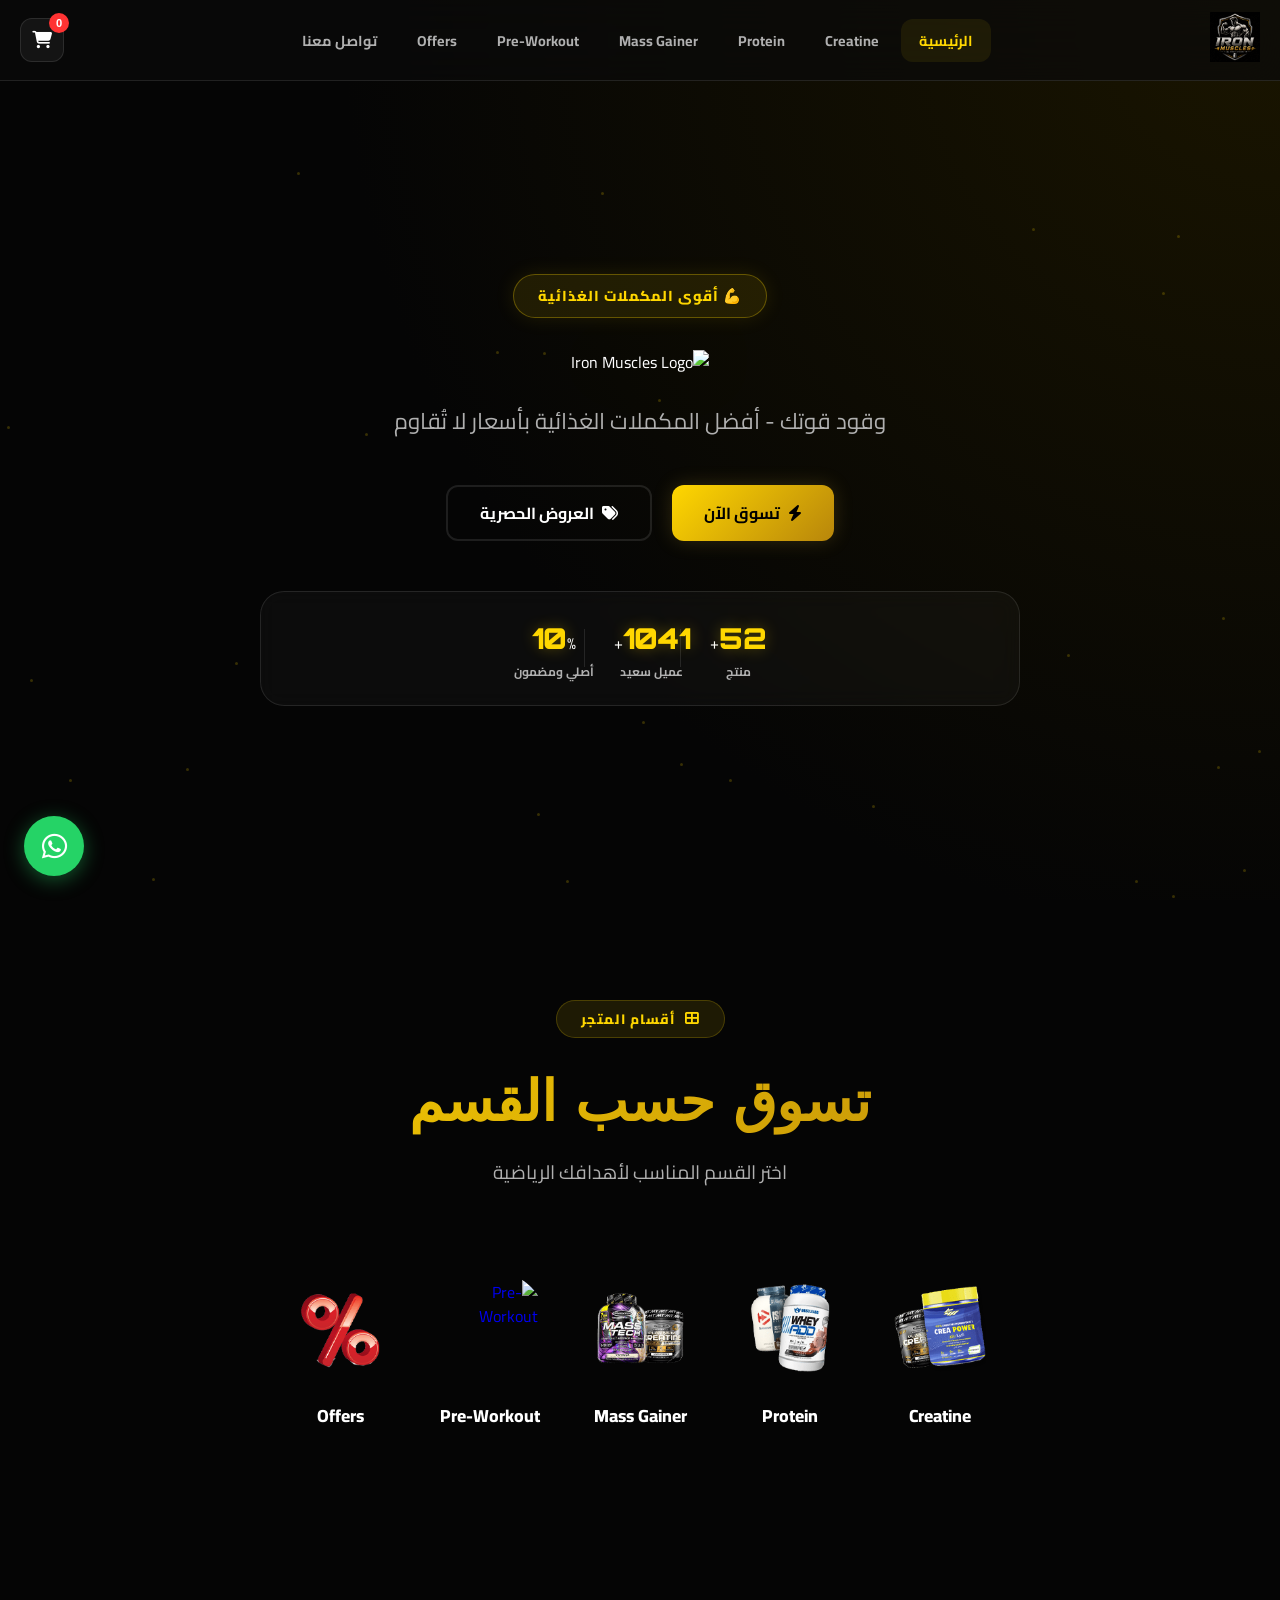
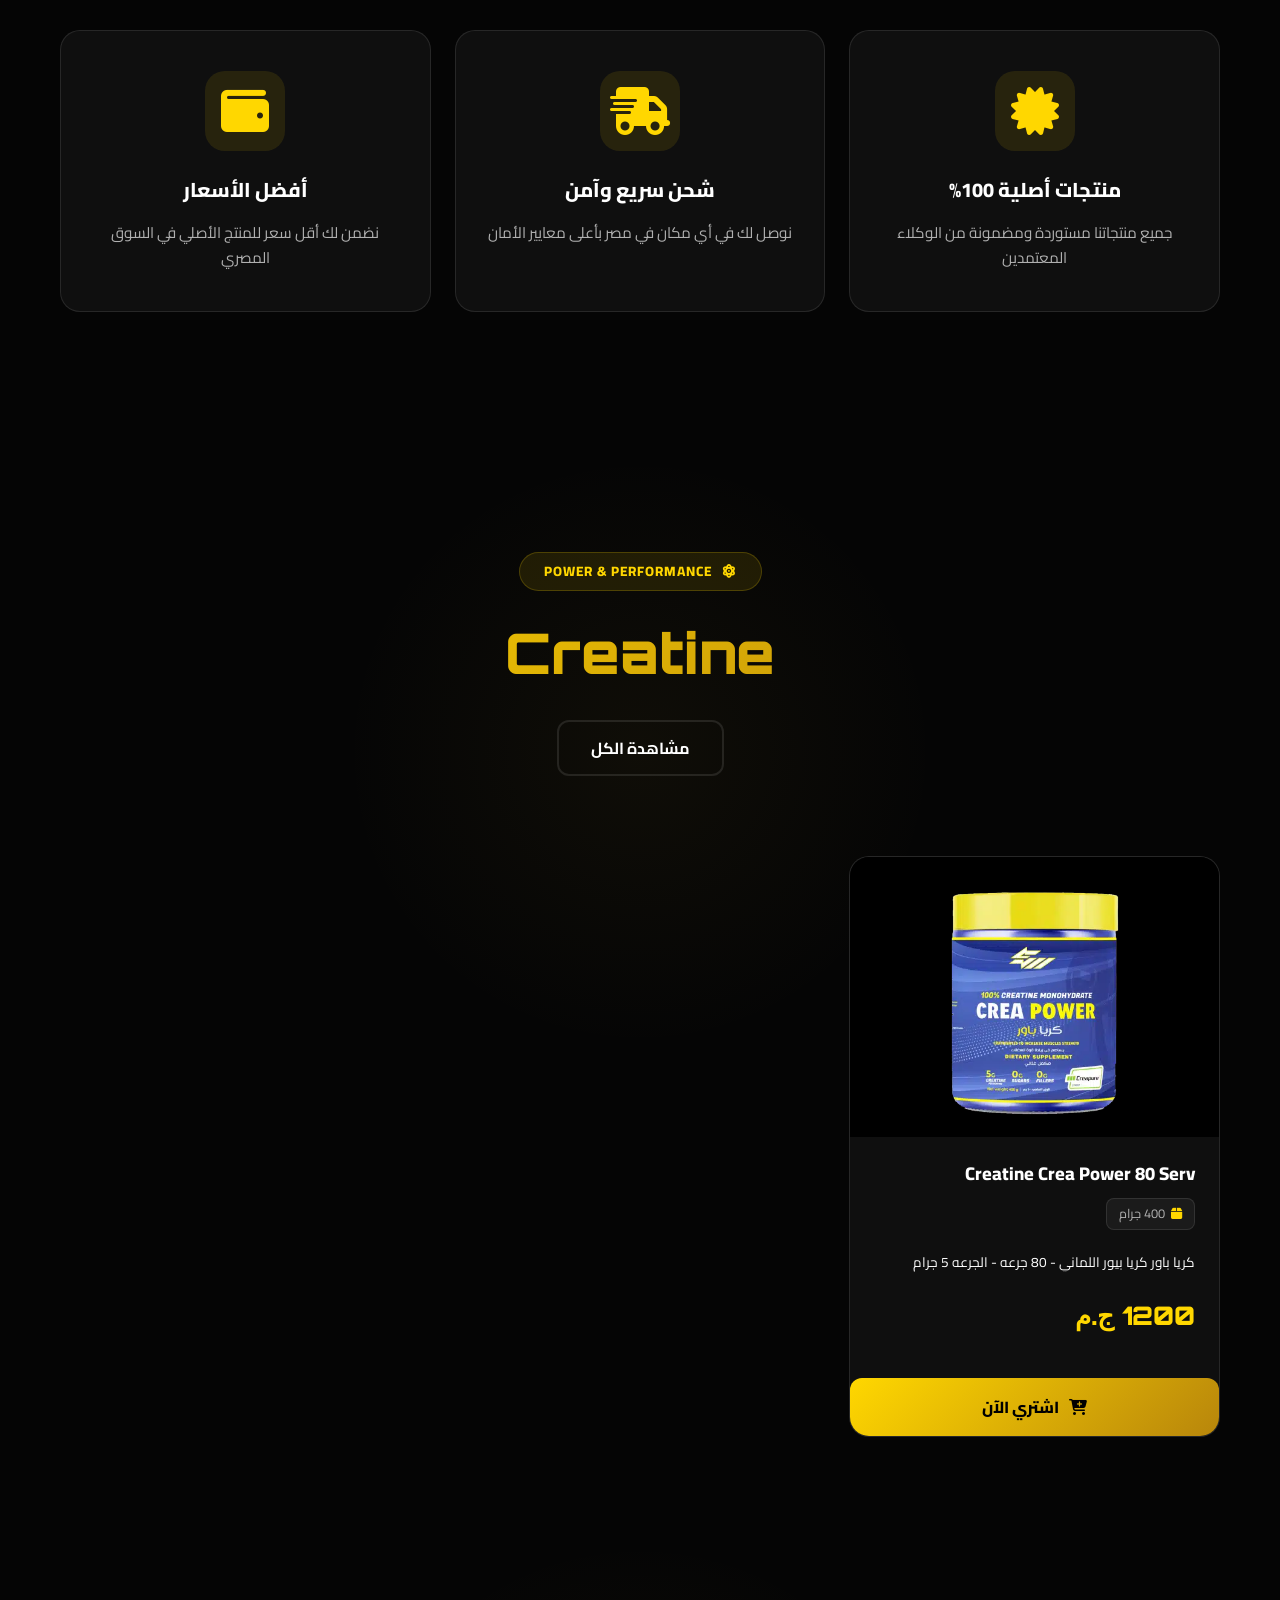
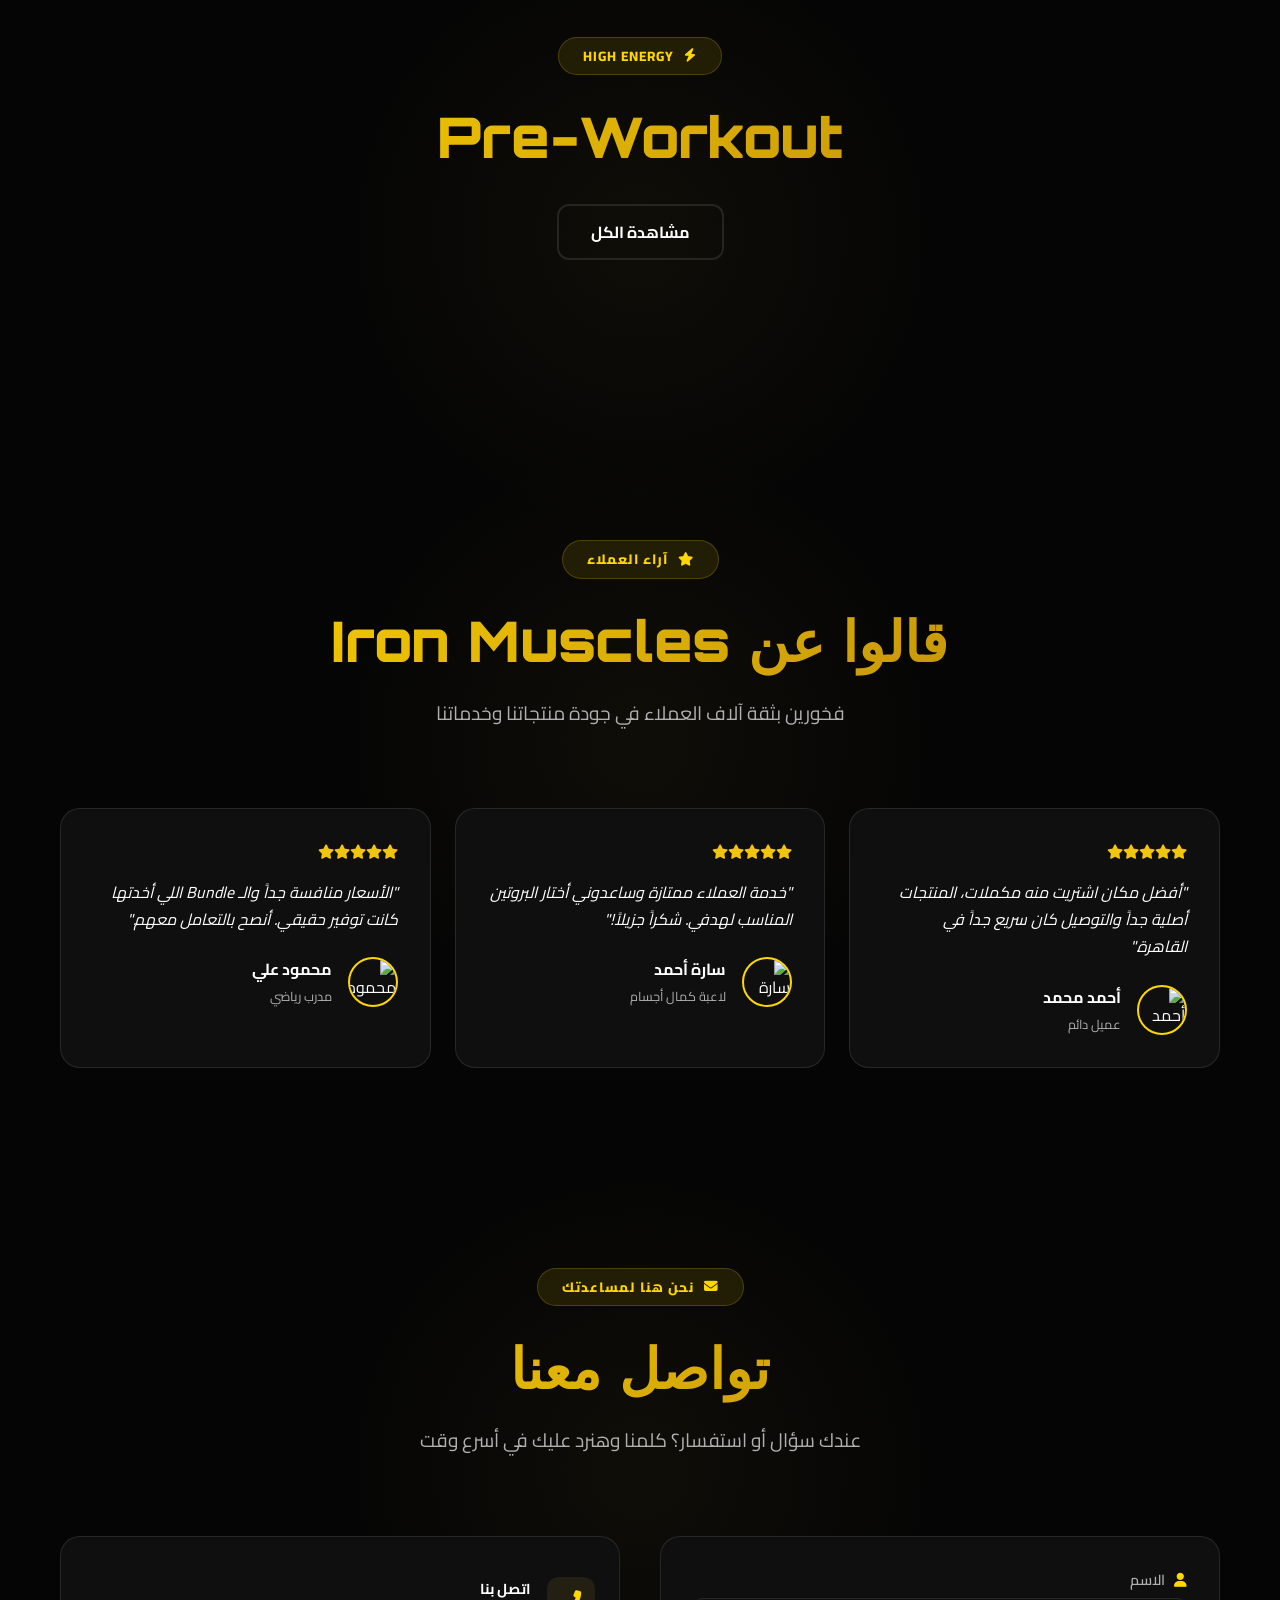
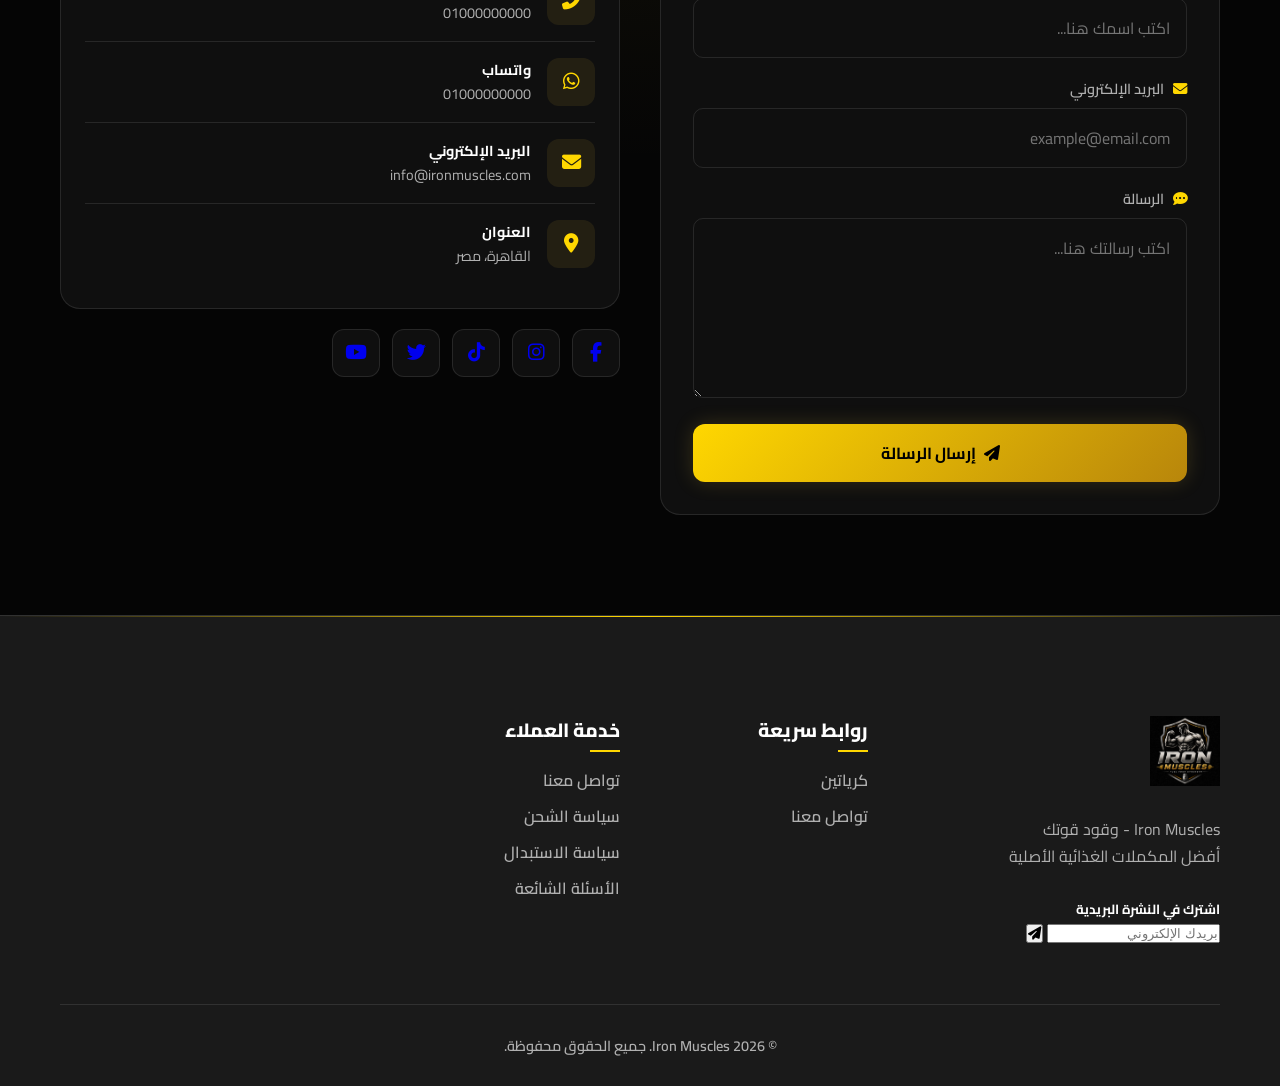
==== commit 9e76a063: "Add files via upload" ====
--- a/index.html
+++ b/index.html
@@ -77,10 +77,9 @@
         <div class="hero-particles" id="heroParticles"></div>
         <div class="hero-content">
             <div class="hero-badge">💪 أقوى المكملات الغذائية</div>
-            <h1 class="hero-title">
-                <span class="hero-iron">IRON</span>
-                <span class="hero-muscles">MUSCLES</span>
-            </h1>
+            <div class="hero-main-logo reveal">
+                <img src="images/main-logo.png" alt="Iron Muscles Logo" class="hero-logo-img">
+            </div>
             <p class="hero-subtitle">وقود قوتك - أفضل المكملات الغذائية بأسعار لا تُقاوم</p>
             <div class="hero-cta">
                 <a href="#categories" class="btn btn-primary btn-glow">
@@ -136,7 +135,7 @@
                 </a>
                 <a href="category.html?c=preworkout" class="cat-circle-item reveal">
                     <div class="cat-img-wrapper">
-                        <img src="images/preworkout.png" alt="Pre-Workout">
+                        <img src="images/preworkout-on.png" alt="Pre-Workout">
                     </div>
                     <span>Pre-Workout</span>
                 </a>
--- a/style.css
+++ b/style.css
@@ -213,17 +213,23 @@
     animation: fadeInDown 1s ease;
 }
 .hero-title { margin-bottom: 24px; line-height: 1.1; animation: fadeInUp 1s ease 0.2s both; }
-.hero-iron {
-    display: block; font-family: 'Orbitron', sans-serif; font-size: clamp(2.5rem,10vw,7.5rem);
-    font-weight: 950; color: #fff; letter-spacing: -1px; text-shadow: 0 0 50px rgba(255, 215, 0, 0.2);
-}
-.hero-muscles {
-    display: block; font-family: 'Orbitron', sans-serif; font-size: clamp(1.8rem,6vw,4.5rem);
-    font-weight: 900; background: var(--gradient); -webkit-background-clip: text;
-    -webkit-text-fill-color: transparent; background-clip: text; letter-spacing: 4px;
-    margin-top: 5px;
-}
-.hero-subtitle { font-size: clamp(1.1rem, 2vw, 1.4rem); color: var(--text-muted); margin-bottom: 40px; animation: fadeInUp 1s ease 0.4s both; max-width: 700px; margin-left: auto; margin-right: auto; line-height: 1.6; }
+/* Hero Logo Styling */
+.hero-main-logo {
+    margin-bottom: 30px;
+    filter: drop-shadow(0 0 40px rgba(255, 215, 0, 0.15));
+    animation: fadeInUp 1s ease 0.2s both;
+}
+.hero-logo-img {
+    max-width: 480px;
+    width: 100%;
+    height: auto;
+    display: block;
+    margin: 0 auto;
+    /* Blend mode to hide white background on dark theme */
+    mix-blend-mode: screen;
+    filter: brightness(1.1) contrast(1.1);
+}
+.hero-subtitle { font-size: clamp(1.1rem, 2vw, 1.4rem); color: var(--text-muted); margin-bottom: 45px; animation: fadeInUp 1s ease 0.4s both; max-width: 700px; margin-left: auto; margin-right: auto; line-height: 1.6; }
 .hero-cta { display: flex; gap: 20px; justify-content: center; flex-wrap: wrap; animation: fadeInUp 1s ease 0.6s both; }
 
 .btn {
@@ -355,7 +361,7 @@
     position: relative; height: 280px; overflow: hidden;
     background: #000;
 }
-.product-card .card-img img { width: 100%; height: 100%; object-fit: cover; transition: transform 0.6s cubic-bezier(0.4, 0, 0.2, 1); }
+.product-card .card-img img { width: 100%; height: 100%; object-fit: contain; padding: 10px; transition: transform 0.6s cubic-bezier(0.4, 0, 0.2, 1); }
 .product-card:hover .card-img img { transform: scale(1.1); filter: brightness(1.1); }
 .product-card .card-badge {
     position: absolute; top: 15px; right: 15px; padding: 6px 14px;
@@ -1016,27 +1022,30 @@
 }
 
 @media (max-width: 600px) {
-    .hero-content { padding-top: 100px; padding-bottom: 30px; text-align: center; }
-    .hero-iron { font-size: 3.2rem; letter-spacing: -1px; margin-bottom: 5px; }
-    .hero-muscles { font-size: 1.8rem; letter-spacing: 2px; margin-top: 0; }
-    .hero-badge { margin-bottom: 20px; font-size: 0.8rem; }
-    .hero-subtitle { font-size: 0.9rem; margin-bottom: 25px; padding: 0 15px; }
+    .container { padding: 0 25px; }
+    .hero-content { padding-top: 130px; padding-bottom: 50px; text-align: center; }
+    .hero-logo-img { max-width: 320px; }
+    .hero-badge { margin-bottom: 25px; font-size: 0.8rem; }
+    .hero-subtitle { font-size: 0.95rem; margin-bottom: 35px; padding: 0 15px; line-height: 1.7; }
     .hero-stats { 
         display: grid; 
         grid-template-columns: repeat(2, 1fr); 
-        gap: 10px; 
-        padding: 15px; 
-        margin-top: 25px; 
+        gap: 15px; 
+        padding: 25px 15px; 
+        margin-top: 30px; 
         width: 100%;
-        max-width: 320px;
+        max-width: 340px;
         margin-left: auto;
         margin-right: auto;
+        background: rgba(255, 255, 255, 0.04);
     }
     .stat-item:last-child { grid-column: span 2; }
     .stat-item::after { display: none; }
-    .hero-cta { flex-direction: column; width: 100%; max-width: 280px; margin: 0 auto; gap: 12px; }
-    .btn { width: 100%; justify-content: center; padding: 12px 20px; }
+    .hero-cta { flex-direction: column; width: 100%; max-width: 280px; margin: 0 auto; gap: 15px; }
+    .btn { width: 100%; justify-content: center; padding: 14px 20px; font-size: 1.05rem; }
     .nav-logo-img { height: 35px; }
+    .section { padding: 80px 0; }
+    .section-title { font-size: 2rem; }
 }
 
 @media (max-width: 400px) {
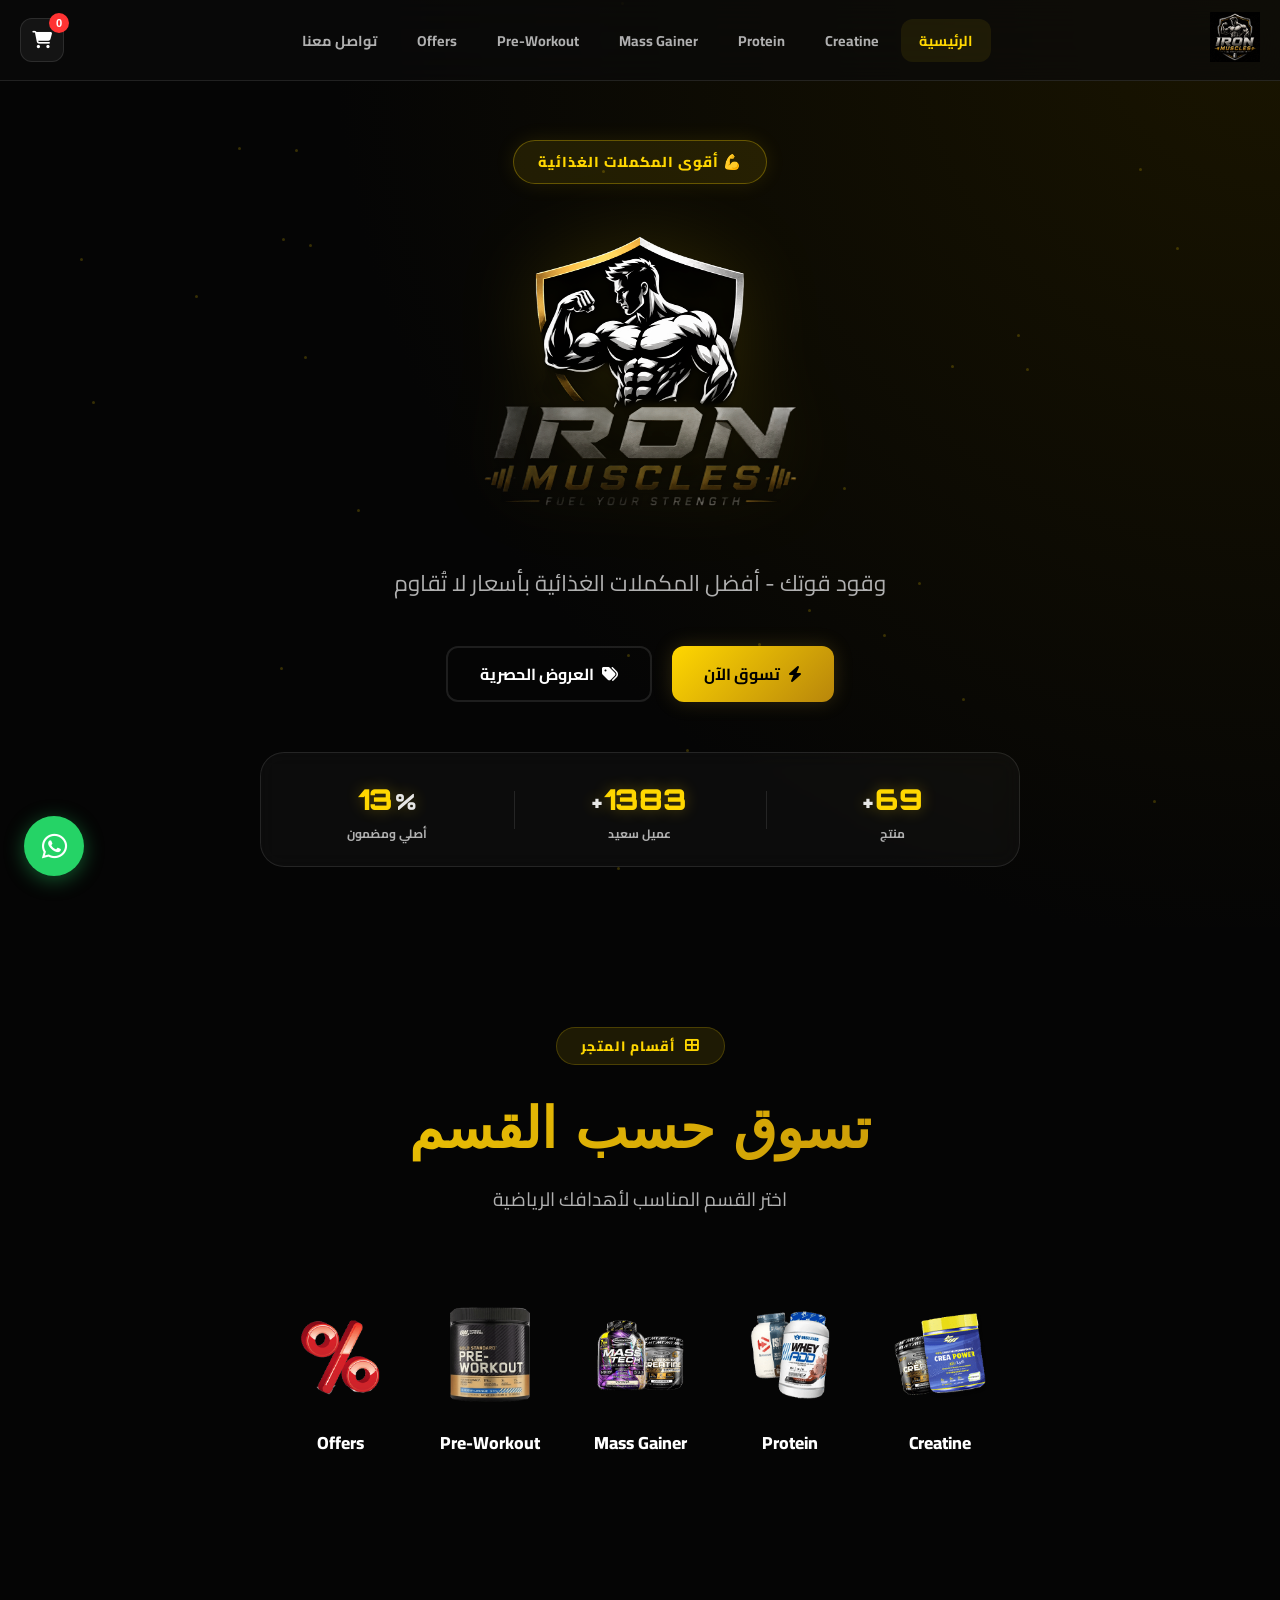
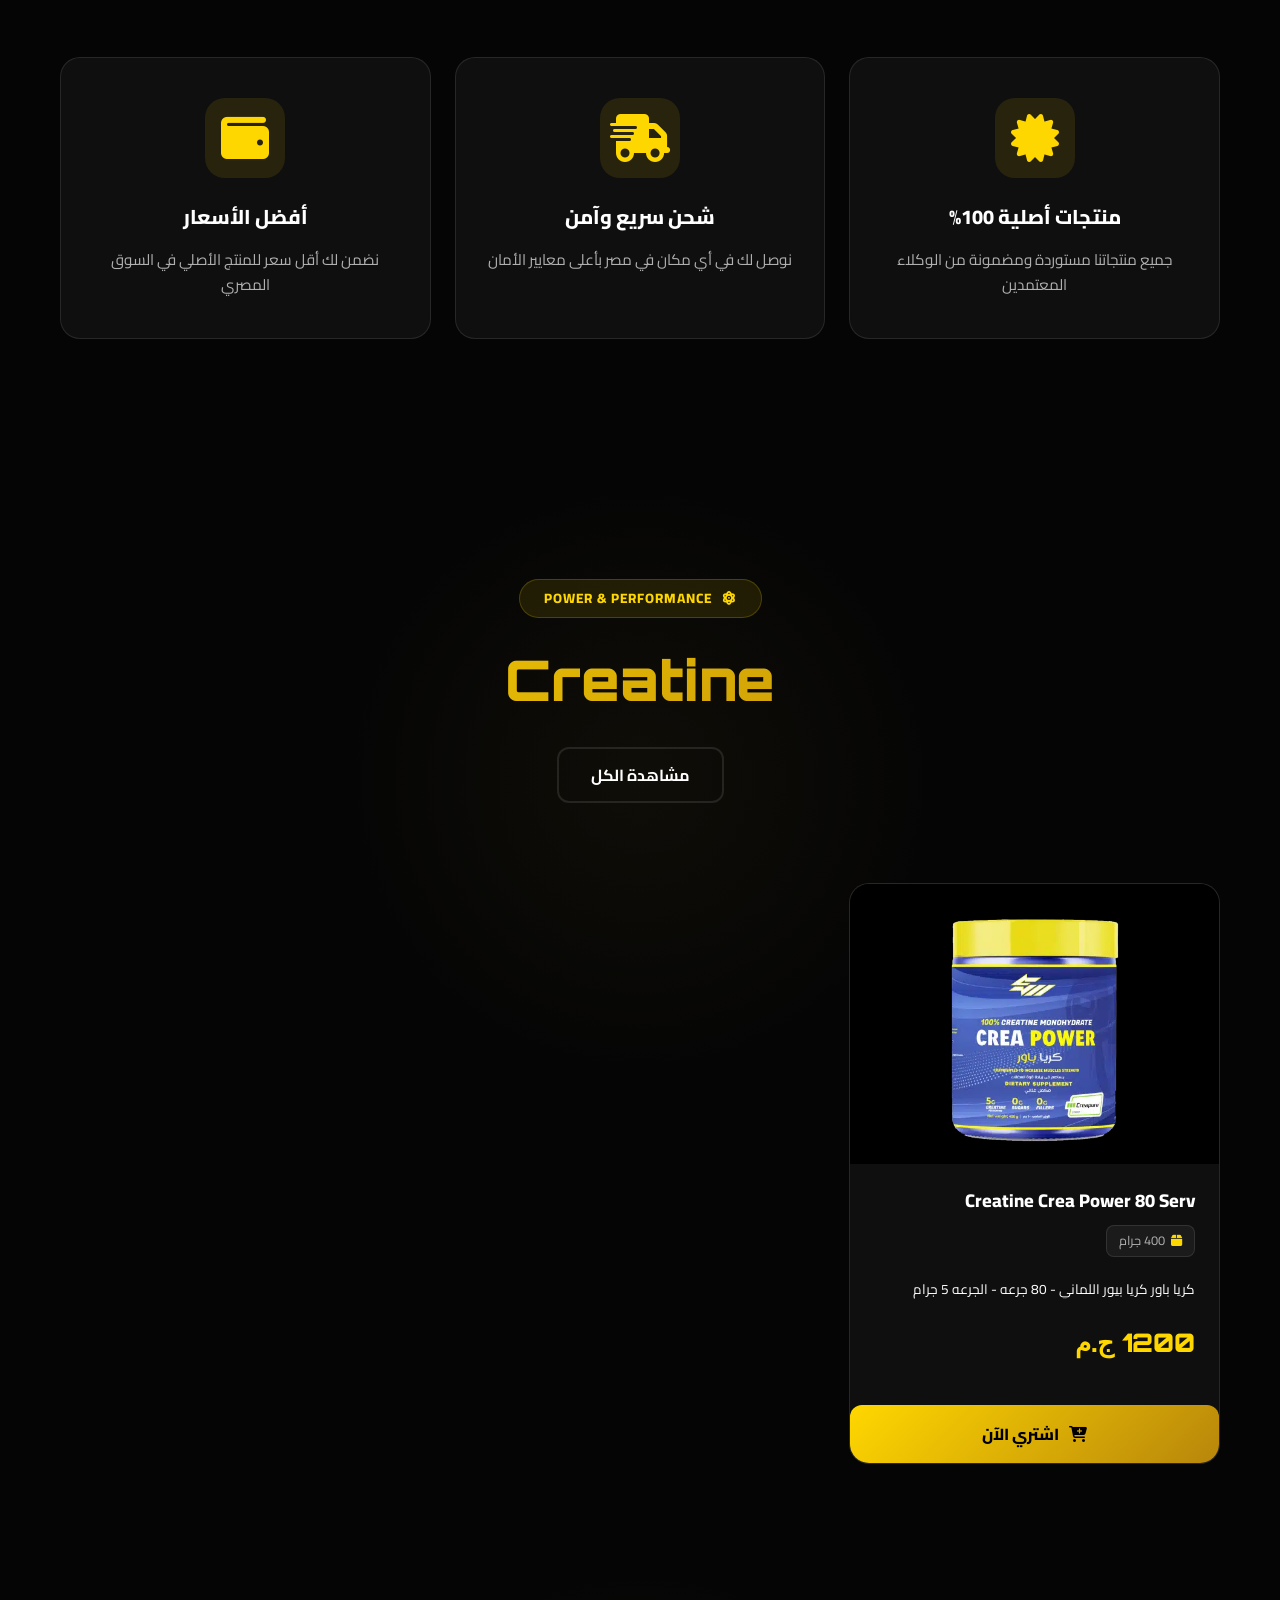
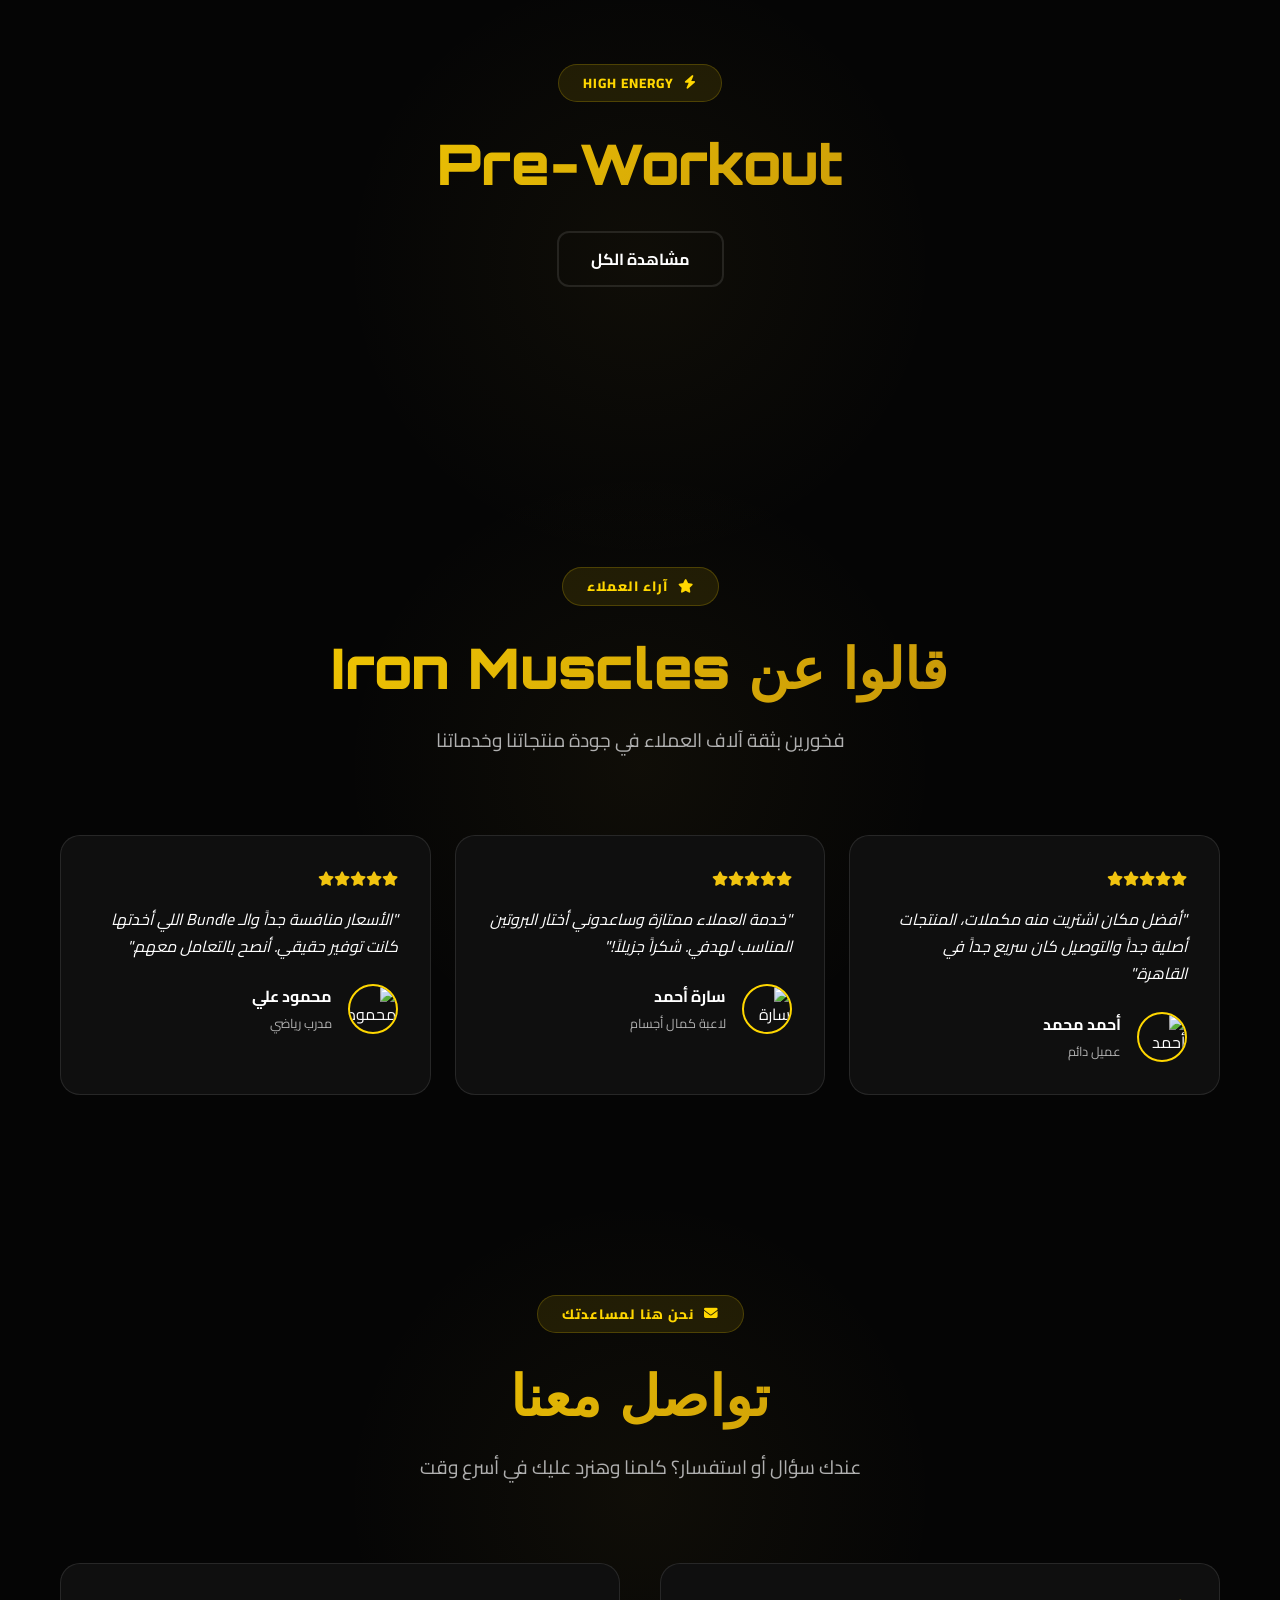
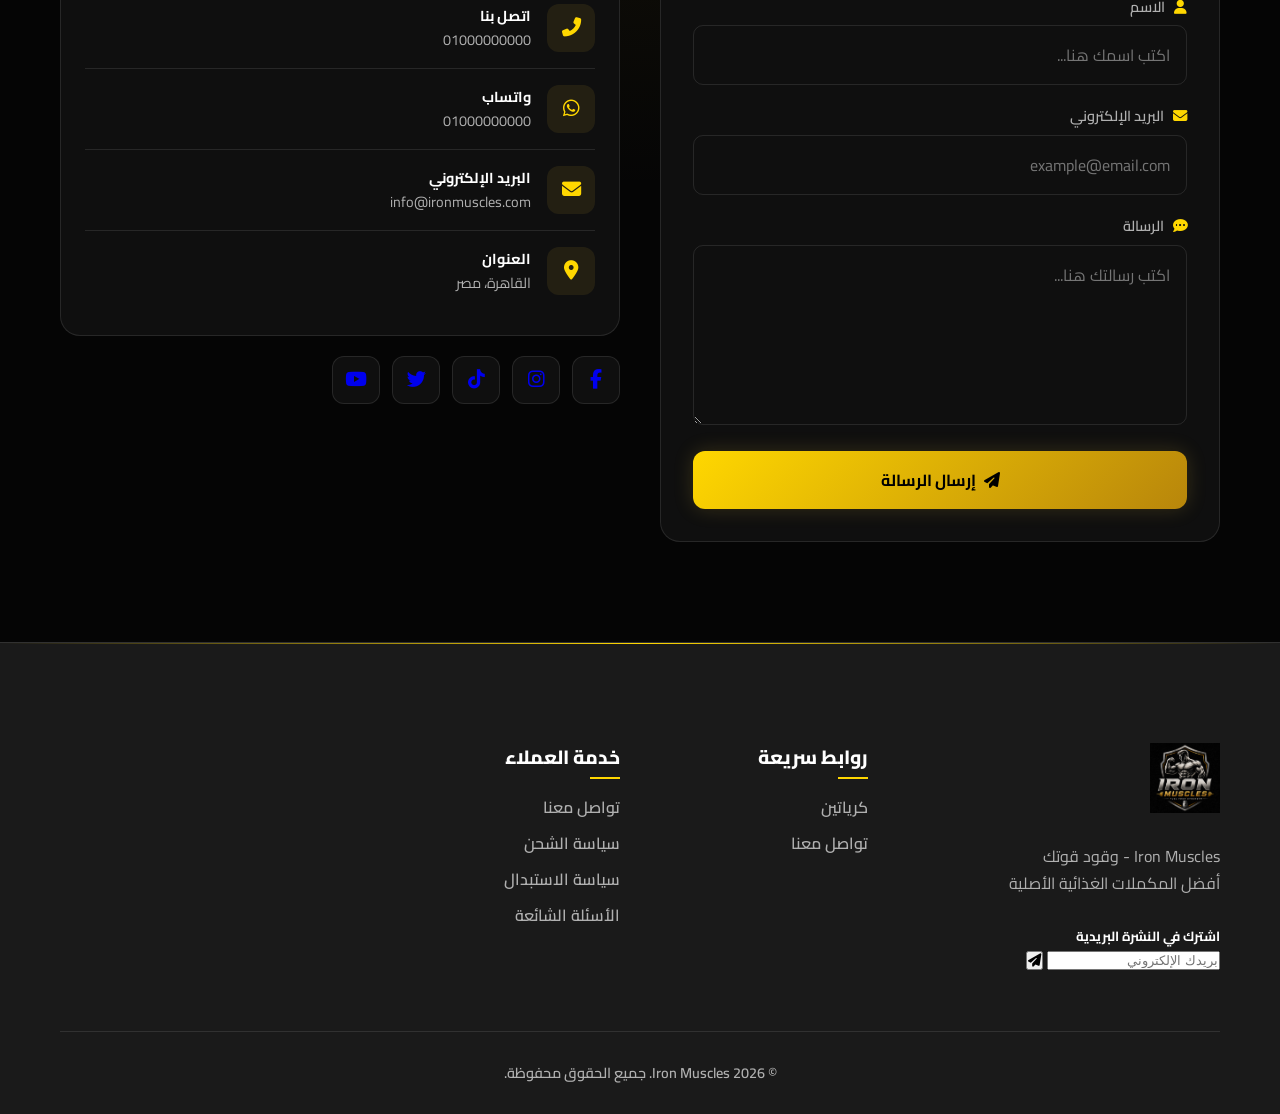
==== commit 9121e81b: "Add files via upload" ====
--- a/index.html
+++ b/index.html
@@ -91,15 +91,21 @@
             </div>
             <div class="hero-stats">
                 <div class="stat-item">
-                    <span class="stat-number" data-target="500">0</span>+
+                    <div class="stat-value">
+                        <span class="stat-prefix">+</span><span class="stat-number" data-target="500">0</span>
+                    </div>
                     <span class="stat-label">منتج</span>
                 </div>
                 <div class="stat-item">
-                    <span class="stat-number" data-target="10000">0</span>+
+                    <div class="stat-value">
+                        <span class="stat-prefix">+</span><span class="stat-number" data-target="10000">0</span>
+                    </div>
                     <span class="stat-label">عميل سعيد</span>
                 </div>
                 <div class="stat-item">
-                    <span class="stat-number" data-target="100">0</span>%
+                    <div class="stat-value">
+                        <span class="stat-number" data-target="100">0</span><span class="stat-suffix">%</span>
+                    </div>
                     <span class="stat-label">أصلي ومضمون</span>
                 </div>
             </div>
--- a/style.css
+++ b/style.css
@@ -245,17 +245,39 @@
 .btn-full { width: 100%; justify-content: center; }
 
 .hero-stats {
-    display: flex; flex-wrap: wrap; justify-content: center; gap: 20px; margin-top: 50px;
+    display: flex; flex-wrap: wrap; justify-content: center; gap: 30px; margin-top: 50px;
     animation: fadeInUp 1s ease 0.8s both; padding: 25px 15px;
     background: rgba(255, 255, 255, 0.03); border-radius: 24px; border: 1px solid var(--glass-border);
     backdrop-filter: blur(10px); width: 100%;
 }
-.stat-item { text-align: center; position: relative; }
+.stat-item { 
+    text-align: center; 
+    position: relative; 
+    flex: 1; 
+    min-width: 150px; 
+}
 .stat-item:not(:last-child)::after {
-    content: ''; position: absolute; left: -30px; top: 20%; bottom: 20%;
+    content: ''; position: absolute; left: -15px; top: 20%; bottom: 20%;
     width: 1px; background: var(--glass-border);
 }
-.stat-number { font-size: 1.8rem; font-weight: 950; color: var(--primary); font-family: 'Orbitron'; text-shadow: 0 0 15px var(--primary-glow); }
+.stat-value {
+    direction: ltr;
+    display: inline-flex;
+    align-items: baseline;
+    justify-content: center;
+    font-family: 'Orbitron', sans-serif;
+    color: var(--primary);
+    text-shadow: 0 0 15px var(--primary-glow);
+}
+.stat-number { font-size: 1.8rem; font-weight: 950; color: var(--primary); }
+.stat-prefix, .stat-suffix {
+    font-size: 1.4rem;
+    font-weight: 800;
+    color: #ffffff;
+    opacity: 0.9;
+}
+.stat-prefix { margin-right: 2px; }
+.stat-suffix { margin-left: 2px; }
 .stat-label { display: block; font-size: 0.75rem; color: var(--text-muted); font-weight: 700; text-transform: uppercase; margin-top: 5px; line-height: 1.2; }
 
 .hero-scroll-indicator { position: absolute; bottom: 30px; left: 50%; transform: translateX(-50%); }
@@ -1040,7 +1062,7 @@
         background: rgba(255, 255, 255, 0.04);
     }
     .stat-item:last-child { grid-column: span 2; }
-    .stat-item::after { display: none; }
+    .stat-item::after, .stat-item:not(:last-child)::after { display: none !important; }
     .hero-cta { flex-direction: column; width: 100%; max-width: 280px; margin: 0 auto; gap: 15px; }
     .btn { width: 100%; justify-content: center; padding: 14px 20px; font-size: 1.05rem; }
     .nav-logo-img { height: 35px; }
